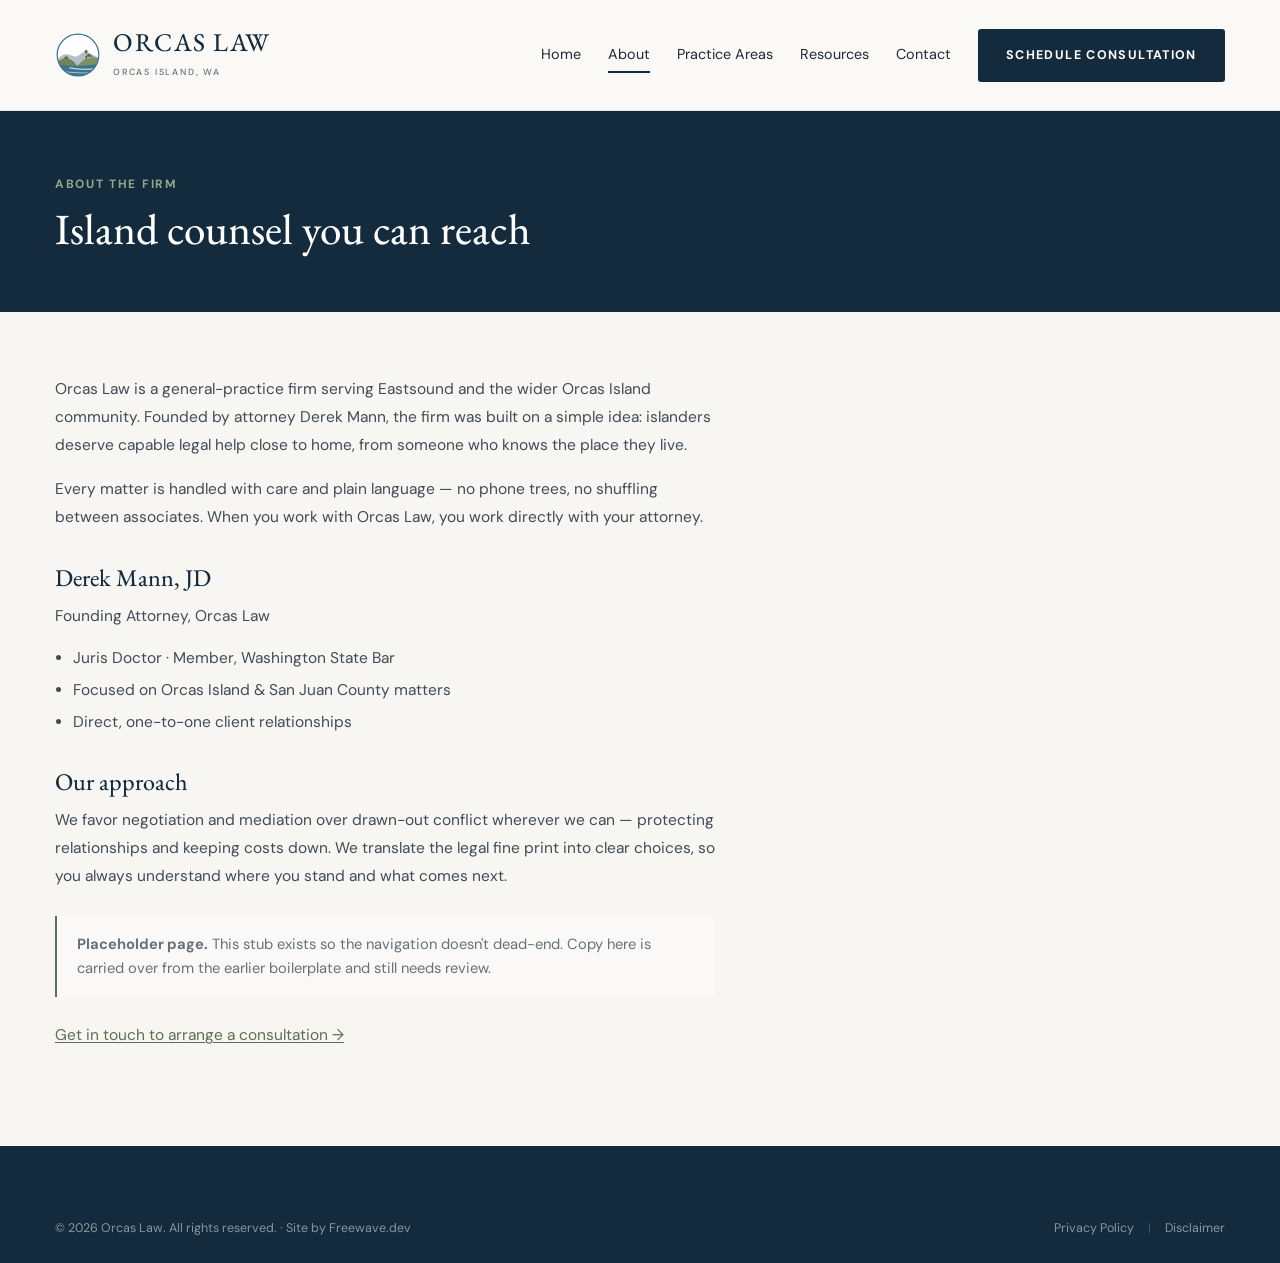
==== about.html @ a1012f30 "Rebuild homepage to the approved Orcas Law design Replaces the boilerplate mockup with the approved " ====
<!DOCTYPE html>
<html lang="en">
<head>
<meta charset="UTF-8">
<meta name="viewport" content="width=device-width, initial-scale=1.0">
<title>About — Orcas Law | Orcas Island, WA</title>
<meta name="description" content="Orcas Law is a general-practice firm serving Eastsound and the wider Orcas Island community, founded by attorney Derek Mann.">
<meta name="robots" content="noindex">
<link rel="icon" href="/favicon.svg" type="image/svg+xml">
<link rel="preconnect" href="https://fonts.googleapis.com">
<link rel="preconnect" href="https://fonts.gstatic.com" crossorigin>
<link href="https://fonts.googleapis.com/css2?family=DM+Sans:wght@400;500;700&family=EB+Garamond:ital,wght@0,400;0,500;1,400&display=swap" rel="stylesheet">
<link rel="stylesheet" href="styles.css">
</head>
<body>

<a class="skip" href="#main">Skip to content</a>

<header class="site-header">
  <div class="container nav">
    <a class="brand" href="/" aria-label="Orcas Law — home">
      <svg class="mark" viewBox="0 0 64 64" aria-hidden="true">
        <defs><clipPath id="oc"><circle cx="32" cy="32" r="29"/></clipPath></defs>
        <circle cx="32" cy="32" r="29" fill="#fefefe"/>
        <g clip-path="url(#oc)">
          <path d="M0 40c6-5 11-9 16-9s7 3 12 3 8-6 14-6 12 5 22 9v26H0Z" fill="#b5bfc7"/>
          <path d="M43 24c1.4 2 2.6 3.2 4.2 4h-3v2.6h4c1.6 1.6 3 2.8 5.4 3.9H41.6c1.8-1.1 3.2-2.3 4.4-3.9h-3.6V28h-2.6c1.5-.9 2.7-2 3.2-4Z" fill="#4a6b45"/>
          <path d="M42.8 33.5h1.6v6h-1.6Z" fill="#5c4a33"/>
          <path d="M34 44c5-6 12-9 18-9s10 2 12 3v10H30Z" fill="#7d9163"/>
          <path d="M17 34c1.1 1.6 2 2.5 3.2 3.1h-2.3v2h3c1.2 1.2 2.3 2.2 4.1 3H12.9c1.4-.8 2.5-1.8 3.4-3h-2.8v-2h-2c1.1-.7 2-1.5 2.4-3.1Z" fill="#4a6b45"/>
          <path d="M0 46c4-6 9-9 15-9s11 3 15 9v8H0Z" fill="#6f8459"/>
          <path d="M0 45c8 1 16 2 26 2s24-1 38-3v20H0Z" fill="#3a748d"/>
          <path d="M20 50c8 1.5 14 2 22 2s16-.6 22-1.4" stroke="#e9f1f4" stroke-width="1.6" fill="none" opacity=".8"/>
          <path d="M10 55c10 1.4 20 2 30 2s18-.5 24-1.1" stroke="#e9f1f4" stroke-width="1.4" fill="none" opacity=".6"/>
        </g>
        <circle cx="32" cy="32" r="29" fill="none" stroke="#3a748d" stroke-width="1.6"/>
      </svg>
      <span>
        <span class="wordmark">Orcas Law</span>
        <span class="sub">Orcas Island, WA</span>
      </span>
    </a>
    <button class="nav-toggle" aria-label="Menu" aria-expanded="false" aria-controls="navlinks">
      <svg viewBox="0 0 24 24" aria-hidden="true"><path d="M3 6h18M3 12h18M3 18h18" stroke-linecap="round"/></svg>
    </button>
    <nav class="nav-links" id="navlinks" aria-label="Primary">
      <a href="/">Home</a>
      <a href="about.html" class="active">About</a>
      <a href="index.html#practice">Practice Areas</a>
      <a href="resources.html">Resources</a>
      <a href="index.html#contact">Contact</a>
      <a href="index.html#contact" class="btn btn-navy">Schedule Consultation</a>
    </nav>
  </div>
</header>

<main id="main">
  <section class="page-head">
    <div class="container">
      <p class="eyebrow">About the Firm</p>
      <h1>Island counsel you can reach</h1>
    </div>
  </section>

  <section class="page-body">
    <div class="container">
      <div class="prose">
        <p>Orcas Law is a general-practice firm serving Eastsound and the wider Orcas Island community. Founded by attorney Derek Mann, the firm was built on a simple idea: islanders deserve capable legal help close to home, from someone who knows the place they live.</p>
        <p>Every matter is handled with care and plain language — no phone trees, no shuffling between associates. When you work with Orcas Law, you work directly with your attorney.</p>

        <h2>Derek Mann, JD</h2>
        <p>Founding Attorney, Orcas Law</p>
        <ul>
          <li>Juris Doctor · Member, Washington State Bar</li>
          <li>Focused on Orcas Island &amp; San Juan County matters</li>
          <li>Direct, one-to-one client relationships</li>
        </ul>

        <h2>Our approach</h2>
        <p>We favor negotiation and mediation over drawn-out conflict wherever we can — protecting relationships and keeping costs down. We translate the legal fine print into clear choices, so you always understand where you stand and what comes next.</p>

        <div class="note">
          <strong>Placeholder page.</strong> This stub exists so the navigation doesn't dead-end. Copy here is carried over from the earlier boilerplate and still needs review.
        </div>

        <p><a href="index.html#contact">Get in touch to arrange a consultation →</a></p>
      </div>
    </div>
  </section>
</main>

<footer class="site-footer">
  <div class="container">
    <div class="footer-bottom" style="border-top:0">
      <div>&copy; 2026 Orcas Law. All rights reserved. &middot; Site by <a href="https://freewave.dev" target="_blank" rel="noopener">Freewave.dev</a></div>
      <nav aria-label="Legal">
        <a href="privacy.html">Privacy Policy</a>
        <span class="sep">|</span>
        <a href="disclaimer.html">Disclaimer</a>
      </nav>
    </div>
  </div>
</footer>

<script>
(function(){
  var t = document.querySelector('.nav-toggle'), n = document.getElementById('navlinks');
  if(!t || !n) return;
  t.addEventListener('click', function(){
    var open = n.classList.toggle('open');
    t.setAttribute('aria-expanded', open ? 'true' : 'false');
  });
})();
</script>

</body>
</html>
---- styles.css ----
/* Orcas Law — palette + type sampled from the approved design comp */
:root{
  --navy:#132b3d;
  --navy-deep:#0f2231;
  --ink:#1e2b36;
  --body:#414c57;
  --muted:#66717c;
  --sage:#5d6e54;
  --sage-dark:#48563f;
  --sage-tint:rgba(93,110,84,.10);
  --gold:#cf8b0c;
  --bg:#f7f6f2;
  --bg-alt:#f4f3f1;
  --card:#faf9f7;
  --line:rgba(19,43,61,.13);
  --line-soft:rgba(19,43,61,.08);
  --maxw:1440px;
  --ease:cubic-bezier(.22,.61,.36,1);
  --serif:'EB Garamond',Georgia,'Times New Roman',serif;
  --sans:'DM Sans',-apple-system,BlinkMacSystemFont,'Segoe UI',sans-serif;
}

*{margin:0;padding:0;box-sizing:border-box}
html{-webkit-text-size-adjust:100%;scroll-behavior:smooth}
/* keep the sticky header from covering a section when an anchor link lands on it */
section[id]{scroll-margin-top:clamp(76px,8.6vw,124px)}
body{
  font-family:var(--sans);
  color:var(--body);
  background:var(--bg);
  font-size:16px;
  line-height:1.65;
  -webkit-font-smoothing:antialiased;
  overflow-x:hidden;
}
img{max-width:100%;display:block}
a{color:inherit;text-decoration:none}
h1,h2,h3,.serif{font-family:var(--serif);color:var(--navy);font-weight:450;line-height:1.15;letter-spacing:0}

/* gutter tracks the design comp: 44px @1024, 62px @1440 */
.container{width:100%;max-width:var(--maxw);margin:0 auto;padding:0 clamp(20px,4.3vw,62px)}
.eyebrow{
  font-family:var(--sans);font-size:.75rem;font-weight:700;letter-spacing:.14em;
  text-transform:uppercase;color:var(--sage);
}
.center{text-align:center}
.skip{position:absolute;left:-9999px;top:0}
.skip:focus{left:16px;top:16px;z-index:200;background:var(--navy);color:#fff;padding:10px 16px;border-radius:3px}

/* ---------- buttons ---------- */
.btn{
  display:inline-flex;align-items:center;justify-content:center;gap:.6rem;
  font-family:var(--sans);font-size:.78rem;font-weight:700;letter-spacing:.11em;text-transform:uppercase;
  padding:.95rem 1.7rem;border:1px solid transparent;border-radius:3px;cursor:pointer;white-space:nowrap;
  transition:background .25s var(--ease),color .25s var(--ease),border-color .25s var(--ease),transform .25s var(--ease);
}
.btn:hover{transform:translateY(-1px)}
.btn-navy{background:var(--navy);color:#fff}
.btn-navy:hover{background:#1c3a51}
.btn-ghost{background:#fff;color:var(--navy);border-color:var(--line)}
.btn-ghost:hover{border-color:var(--navy)}
.btn-cream{background:var(--bg);color:var(--navy)}
.btn-cream:hover{background:#fff}
.btn svg{width:15px;height:15px;flex:none}

/* ---------- header ---------- */
.site-header{
  position:sticky;top:0;z-index:60;
  background:rgba(250,249,247,.92);
  backdrop-filter:blur(10px);
  border-bottom:1px solid var(--line-soft);
}
.nav{display:flex;align-items:center;justify-content:space-between;gap:24px;height:clamp(76px,8.6vw,124px)}
.brand{display:flex;align-items:center;gap:.75rem;flex:none}
.brand .mark{width:46px;height:46px;flex:none}
.brand .wordmark{font-family:var(--serif);font-size:1.6rem;font-weight:450;color:var(--navy);letter-spacing:.06em;line-height:1;text-transform:uppercase}
.brand .sub{
  display:block;font-family:var(--sans);font-size:.56rem;font-weight:500;letter-spacing:.2em;
  text-transform:uppercase;color:var(--muted);margin-top:5px;
}
.nav-links{display:flex;align-items:center;gap:clamp(20px,2.1vw,30px)}
.nav-links a:not(.btn){
  font-size:.9rem;font-weight:400;color:var(--ink);position:relative;padding:4px 0;white-space:nowrap;
  display:inline-flex;align-items:center;gap:.3rem;transition:color .2s;
}
.nav-links a:not(.btn)::after{
  content:'';position:absolute;left:0;right:100%;bottom:-2px;height:2px;
  background:var(--navy);transition:right .3s var(--ease);
}
.nav-links a:not(.btn):hover::after,.nav-links a.active::after{right:0}
.nav-links .chev{width:11px;height:11px;stroke:currentColor;fill:none;stroke-width:2.2;opacity:.75}
.nav-toggle{display:none;background:none;border:0;padding:8px;color:var(--navy);cursor:pointer}
.nav-toggle svg{width:24px;height:24px;stroke:currentColor;fill:none;stroke-width:1.8}

/* ---------- hero ---------- */
.hero{position:relative;background:var(--bg);overflow:hidden;isolation:isolate}
.hero-media{position:absolute;inset:0;z-index:0}
.hero-media img{width:100%;height:100%;object-fit:cover;object-position:right center}
/* cream scrim so the navy headline holds contrast over the photo */
.hero-media::after{
  content:'';position:absolute;inset:0;
  background:linear-gradient(90deg,
    var(--bg) 0%, var(--bg) 20%,
    rgba(247,246,242,.94) 32%,
    rgba(247,246,242,.62) 44%,
    rgba(247,246,242,.18) 56%,
    rgba(247,246,242,0) 66%);
}
.hero .container{position:relative;z-index:1}
.hero-inner{max-width:560px;padding:clamp(48px,5.6vw,80px) 0 clamp(34px,3.3vw,48px)}
.hero h1{font-size:clamp(2rem,3.5vw,3.15rem);letter-spacing:-.005em}
.tagline{
  font-family:var(--serif);font-size:clamp(1.15rem,1.53vw,1.38rem);color:var(--sage);
  margin-top:.9rem;line-height:1.3;
}
.hero-copy{font-size:1rem;color:var(--body);margin-top:1.3rem;max-width:435px;line-height:1.7}
.hero-actions{display:flex;flex-wrap:wrap;gap:14px;margin-top:2rem}

/* ---------- practice ---------- */
.practice{padding:clamp(64px,6.3vw,92px) 0}
.section-head{margin-bottom:clamp(34px,3.4vw,48px)}
.section-head h2{font-size:clamp(1.7rem,2.9vw,2.6rem);margin-top:.6rem}
.grid-4{display:grid;grid-template-columns:repeat(4,1fr);gap:clamp(18px,1.8vw,26px)}
.p-card{
  background:var(--card);border:1px solid var(--line-soft);border-radius:3px;
  padding:34px 28px 30px;display:flex;flex-direction:column;
  transition:box-shadow .35s var(--ease),transform .35s var(--ease),border-color .35s var(--ease);
}
.p-card:hover{transform:translateY(-4px);box-shadow:0 20px 44px -26px rgba(15,35,49,.4);border-color:var(--line)}
.p-ic{display:flex;justify-content:center;color:var(--sage);margin-bottom:18px}
.p-ic svg{width:42px;height:42px;fill:currentColor}
.p-card h3{font-size:1.4rem;text-align:center}
.rule{width:26px;height:1px;background:var(--muted);opacity:.5;border:0;margin:12px auto 20px}
.p-card ul{list-style:none;display:grid;gap:.55rem;margin-bottom:26px}
.p-card li{position:relative;padding-left:1.1rem;font-size:.9rem;color:var(--ink)}
.p-card li::before{
  content:'';position:absolute;left:0;top:.62em;width:4px;height:4px;border-radius:50%;background:var(--navy);opacity:.7;
}
.learn{
  margin-top:auto;display:inline-flex;align-items:center;gap:.5rem;align-self:flex-start;
  font-size:.72rem;font-weight:700;letter-spacing:.11em;text-transform:uppercase;color:var(--sage);
}
.learn svg{width:20px;height:9px;stroke:currentColor;fill:none;stroke-width:1.4;transition:transform .3s var(--ease)}
.learn:hover svg{transform:translateX(4px)}

/* ---------- why ---------- */
.why{background:var(--bg-alt);display:grid;grid-template-columns:minmax(0,48%) minmax(0,52%);align-items:stretch}
.why-media{position:relative;min-height:300px}
.why-media img{position:absolute;inset:0;width:100%;height:100%;object-fit:cover}
.why-body{padding:64px 40px 64px 56px;max-width:660px}
.why-body h2{font-size:clamp(1.8rem,3.2vw,2.2rem);margin-top:.6rem}
.why-body>p{font-size:.95rem;margin-top:1.1rem;line-height:1.8;max-width:430px}
.why-points{display:grid;grid-template-columns:repeat(3,1fr);gap:20px;margin-top:2.4rem;max-width:470px}
.why-point{text-align:center}
.why-point .circ{
  width:46px;height:46px;margin:0 auto 12px;border:1.5px solid var(--sage);border-radius:50%;
  display:flex;align-items:center;justify-content:center;color:var(--sage);
}
.why-point .circ svg{width:24px;height:24px;fill:currentColor}
.why-point p{font-family:var(--serif);font-size:.98rem;color:var(--ink);line-height:1.35}

/* ---------- testimonials ---------- */
.testimonials{padding:64px 0 70px;background:var(--bg-alt)}
.grid-3{display:grid;grid-template-columns:repeat(3,1fr);gap:26px;margin-top:30px}
.t-card{
  background:var(--card);border:1px solid var(--line-soft);border-radius:3px;
  padding:26px 24px 28px;text-align:center;
}
.stars{display:flex;justify-content:center;gap:5px;margin-bottom:16px}
.stars svg{width:16px;height:16px;fill:var(--gold)}
.t-card blockquote{
  font-family:var(--serif);font-style:italic;font-size:1.02rem;color:var(--ink);
  line-height:1.5;
}
.t-card cite{display:block;font-style:normal;font-size:.8rem;color:var(--muted);margin-top:16px}

/* ---------- cta ---------- */
.cta{position:relative;background:var(--navy);overflow:hidden;isolation:isolate}
.cta-media{position:absolute;inset:0;z-index:0}
.cta-media img{width:100%;height:100%;object-fit:cover}
.cta-media::after{
  content:'';position:absolute;inset:0;
  background:linear-gradient(90deg,rgba(15,34,49,.88) 0%,rgba(15,34,49,.72) 45%,rgba(15,34,49,.55) 100%);
}
.cta .container{
  position:relative;z-index:1;display:flex;align-items:center;justify-content:space-between;
  gap:32px;padding-top:34px;padding-bottom:34px;flex-wrap:wrap;
}
.cta h2{color:#fff;font-size:clamp(1.8rem,3.2vw,2.3rem)}
.cta p{color:rgba(255,255,255,.82);font-size:.95rem;margin-top:.35rem}

/* ---------- footer ---------- */
.site-footer{background:var(--navy);color:rgba(255,255,255,.72);padding:52px 0 0}
.footer-top{
  display:grid;grid-template-columns:1.5fr 1fr 1fr 1fr;gap:36px;padding-bottom:40px;
}
.footer-brand .name{display:flex;align-items:center;gap:.65rem}
.footer-brand .mark{width:38px;height:38px}
.footer-brand .wordmark{
  font-family:var(--serif);font-size:1.35rem;color:#fff;letter-spacing:.06em;text-transform:uppercase;line-height:1;
}
.footer-brand>p{margin-top:1rem;font-size:.88rem;color:rgba(255,255,255,.62);max-width:230px;line-height:1.6}
.social{display:flex;gap:10px;margin-top:1.2rem}
.social a{
  width:30px;height:30px;border:1px solid rgba(255,255,255,.3);border-radius:50%;
  display:flex;align-items:center;justify-content:center;color:rgba(255,255,255,.8);transition:.25s;
}
.social a:hover{background:#fff;color:var(--navy);border-color:#fff}
.social svg{width:14px;height:14px;fill:currentColor}
.footer-col h3{
  font-family:var(--sans);font-size:.72rem;font-weight:700;letter-spacing:.13em;text-transform:uppercase;
  color:#fff;margin-bottom:1.1rem;
}
.footer-col li{list-style:none;margin-bottom:.7rem;font-size:.88rem;color:rgba(255,255,255,.72)}
.footer-col a{transition:color .2s}
.footer-col a:hover{color:#fff}
.fcontact li{display:flex;gap:.65rem;align-items:flex-start}
.fcontact svg{width:14px;height:14px;flex:none;margin-top:.35em;stroke:currentColor;fill:none;stroke-width:1.6;opacity:.75}
.footer-bottom{
  display:flex;justify-content:space-between;align-items:center;gap:16px;flex-wrap:wrap;
  border-top:1px solid rgba(255,255,255,.11);padding:20px 0 24px;
  font-size:.78rem;color:rgba(255,255,255,.5);
}
.footer-bottom nav{display:flex;gap:14px;align-items:center}
.footer-bottom .sep{opacity:.4}
.footer-bottom a:hover{color:#fff}

/* ---------- stub pages ---------- */
.page-head{background:var(--navy);padding:64px 0 58px}
.page-head h1{color:#fff;font-size:clamp(2rem,4vw,2.7rem);margin-top:.6rem}
.page-head .eyebrow{color:#93a888}
.page-body{padding:64px 0 80px;background:var(--bg)}
.prose{max-width:660px}
.prose h2{font-size:1.5rem;margin:2rem 0 .7rem}
.prose h2:first-child{margin-top:0}
.prose p{margin-bottom:1rem;font-size:.97rem;line-height:1.8}
.prose ul{margin:0 0 1rem 1.1rem}
.prose li{margin-bottom:.4rem;font-size:.97rem}
.prose a{color:var(--sage);text-decoration:underline;text-underline-offset:2px}
.note{
  border-left:2px solid var(--sage);background:var(--card);
  padding:16px 20px;margin:1.6rem 0;font-size:.92rem;color:var(--muted);
}

/* ---------- responsive ---------- */
@media(max-width:980px){
  .grid-4{grid-template-columns:repeat(2,1fr)}
  .why-body{padding:52px 28px}
}
@media(max-width:900px){
  .nav-links{
    /* top:100% tracks the fluid header height — a fixed px value leaves a gap */
    display:none;position:absolute;top:100%;left:0;right:0;flex-direction:column;align-items:stretch;
    gap:0;background:var(--card);border-bottom:1px solid var(--line);padding:8px 28px 20px;
  }
  .nav-links.open{display:flex}
  .nav-links a:not(.btn){padding:13px 0;border-bottom:1px solid var(--line-soft)}
  .nav-links a:not(.btn)::after{display:none}
  .nav-links .btn{margin-top:14px}
  .nav-toggle{display:block}
  .why{grid-template-columns:1fr}
  .why-media{min-height:280px}
  .why-body{max-width:none}
  .why-body>p,.why-points{max-width:none}
  .grid-3{grid-template-columns:1fr;max-width:460px;margin-inline:auto}
  .hero-media::after{
    background:linear-gradient(90deg,var(--bg) 0%,rgba(247,246,242,.95) 46%,rgba(247,246,242,.7) 72%,rgba(247,246,242,.45) 100%);
  }
}
@media(max-width:680px){
  .hero-inner{padding:52px 0 56px}
  .hero h1{font-size:2rem}
  .grid-4{grid-template-columns:1fr;max-width:420px}
  .why-points{grid-template-columns:1fr;gap:22px;text-align:left}
  .why-point{display:flex;align-items:center;gap:14px;text-align:left}
  .why-point .circ{margin:0}
  .cta .container{flex-direction:column;align-items:flex-start;padding-top:40px;padding-bottom:40px}
  .footer-top{grid-template-columns:1fr 1fr;gap:30px}
  .footer-bottom{justify-content:flex-start}
  .btn{width:100%}
  .hero-actions{width:100%;max-width:340px}
}
@media(max-width:420px){
  .footer-top{grid-template-columns:1fr}
}
@media(prefers-reduced-motion:reduce){
  *{transition:none!important;animation:none!important}
  html{scroll-behavior:auto}
}
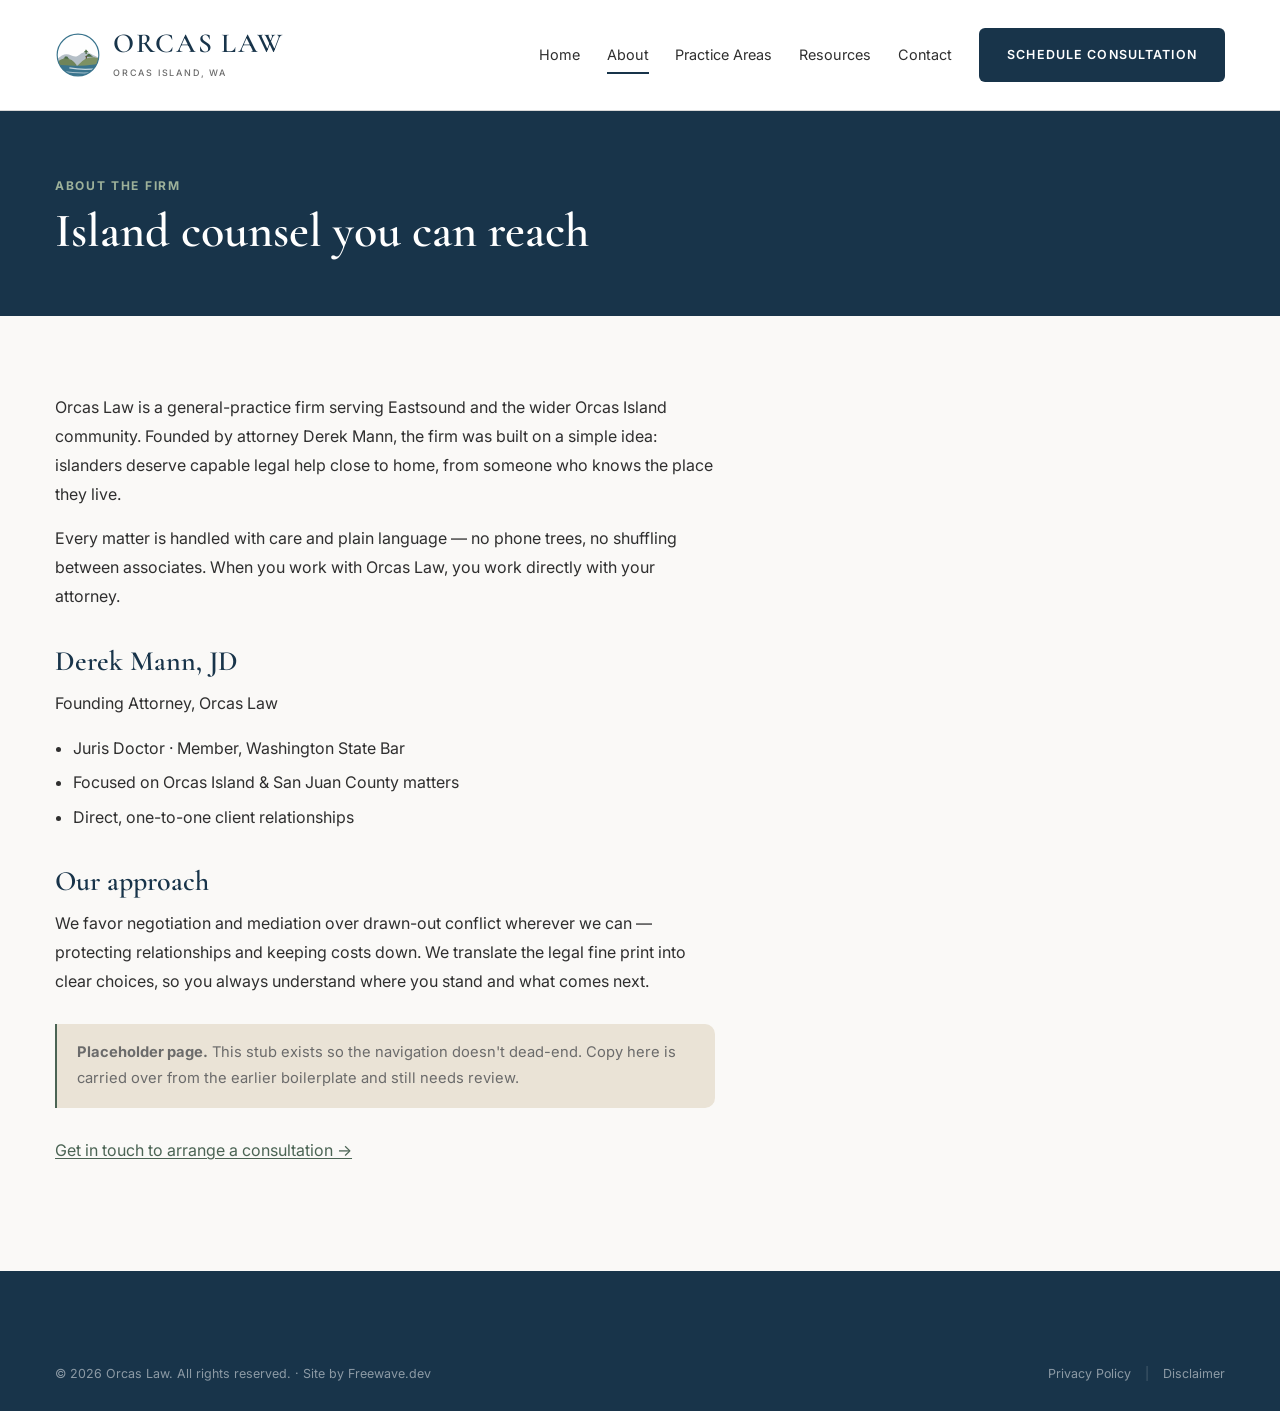
==== commit b51aa97a: "Align to the designer's brief: Cormorant/Inter, sand palette, outline icons The brief supersedes val" ====
--- a/about.html
+++ b/about.html
@@ -9,7 +9,7 @@
 <link rel="icon" href="/favicon.svg" type="image/svg+xml">
 <link rel="preconnect" href="https://fonts.googleapis.com">
 <link rel="preconnect" href="https://fonts.gstatic.com" crossorigin>
-<link href="https://fonts.googleapis.com/css2?family=DM+Sans:wght@400;500;700&family=EB+Garamond:ital,wght@0,400;0,500;1,400&display=swap" rel="stylesheet">
+<link href="https://fonts.googleapis.com/css2?family=Cormorant+Garamond:ital,wght@0,500;0,600;1,500;1,600&family=Inter:wght@400;500;600;700&display=swap" rel="stylesheet">
 <link rel="stylesheet" href="styles.css">
 </head>
 <body>
--- a/styles.css
+++ b/styles.css
@@ -1,23 +1,25 @@
-/* Orcas Law — palette + type sampled from the approved design comp */
+/* Orcas Law — tokens taken from the designer's brief (not sampled from the comp,
+   which is a generated mockup and renders these values only approximately). */
 :root{
-  --navy:#132b3d;
-  --navy-deep:#0f2231;
-  --ink:#1e2b36;
-  --body:#414c57;
-  --muted:#66717c;
-  --sage:#5d6e54;
-  --sage-dark:#48563f;
-  --sage-tint:rgba(93,110,84,.10);
-  --gold:#cf8b0c;
-  --bg:#f7f6f2;
-  --bg-alt:#f4f3f1;
-  --card:#faf9f7;
-  --line:rgba(19,43,61,.13);
-  --line-soft:rgba(19,43,61,.08);
-  --maxw:1440px;
+  --navy:#18344A;          /* header, buttons, footer, headlines */
+  --navy-hover:#22455f;    /* "slightly lighter navy" on hover */
+  --forest:#4B6454;        /* icons, accent lines, hover states */
+  --sand:#EAE3D6;          /* section backgrounds, cards, content blocks */
+  --sand-deep:#e0d8c8;     /* sand borders/dividers */
+  --offwhite:#FAF9F7;      /* primary page background */
+  --charcoal:#2F2F2F;      /* body copy */
+  --gray:#D7D7D7;          /* borders and dividers */
+  --muted:#6b6b6b;
+  --gold:#cf8b0c;          /* testimonial stars only */
+
+  --maxw:1440px;           /* gutters keep content at ~1316px — inside the brief's 1200–1400 */
+  --r-card:10px;           /* brief: 8–12px */
+  --r-btn:6px;             /* brief: 6–8px */
+  --shadow-card:0 1px 2px rgba(24,52,74,.04), 0 6px 20px -12px rgba(24,52,74,.18);
+  --shadow-card-hover:0 2px 4px rgba(24,52,74,.05), 0 18px 40px -18px rgba(24,52,74,.28);
   --ease:cubic-bezier(.22,.61,.36,1);
-  --serif:'EB Garamond',Georgia,'Times New Roman',serif;
-  --sans:'DM Sans',-apple-system,BlinkMacSystemFont,'Segoe UI',sans-serif;
+  --serif:'Cormorant Garamond',Georgia,'Times New Roman',serif;
+  --sans:'Inter',-apple-system,BlinkMacSystemFont,'Segoe UI',sans-serif;
 }
 
 *{margin:0;padding:0;box-sizing:border-box}
@@ -26,151 +28,172 @@
 section[id]{scroll-margin-top:clamp(76px,8.6vw,124px)}
 body{
   font-family:var(--sans);
-  color:var(--body);
-  background:var(--bg);
+  color:var(--charcoal);
+  background:var(--offwhite);
   font-size:16px;
-  line-height:1.65;
+  line-height:1.75;              /* brief: generous line spacing */
   -webkit-font-smoothing:antialiased;
   overflow-x:hidden;
 }
 img{max-width:100%;display:block}
 a{color:inherit;text-decoration:none}
-h1,h2,h3,.serif{font-family:var(--serif);color:var(--navy);font-weight:450;line-height:1.15;letter-spacing:0}
-
-/* gutter tracks the design comp: 44px @1024, 62px @1440 */
+h1,h2,h3,.serif{
+  font-family:var(--serif);color:var(--navy);
+  font-weight:600;               /* brief: "large, bold, not overly decorative" */
+  line-height:1.14;letter-spacing:0;
+}
+
+/* gutter tracks the comp: 44px @1024, 62px @1440 */
 .container{width:100%;max-width:var(--maxw);margin:0 auto;padding:0 clamp(20px,4.3vw,62px)}
 .eyebrow{
   font-family:var(--sans);font-size:.75rem;font-weight:700;letter-spacing:.14em;
-  text-transform:uppercase;color:var(--sage);
+  text-transform:uppercase;color:var(--forest);
 }
 .center{text-align:center}
 .skip{position:absolute;left:-9999px;top:0}
-.skip:focus{left:16px;top:16px;z-index:200;background:var(--navy);color:#fff;padding:10px 16px;border-radius:3px}
+.skip:focus{left:16px;top:16px;z-index:200;background:var(--navy);color:#fff;padding:10px 16px;border-radius:var(--r-btn)}
+
+/* ---------- reveal on scroll (brief: subtle fade in) ---------- */
+.reveal{opacity:0;transform:translateY(18px);transition:opacity .7s var(--ease),transform .7s var(--ease)}
+.reveal.in{opacity:1;transform:none}
+/* gentle stagger across a row */
+.grid-4 .p-card:nth-child(2),.grid-3 .t-card:nth-child(2){transition-delay:.08s}
+.grid-4 .p-card:nth-child(3),.grid-3 .t-card:nth-child(3){transition-delay:.16s}
+.grid-4 .p-card:nth-child(4){transition-delay:.24s}
 
 /* ---------- buttons ---------- */
 .btn{
   display:inline-flex;align-items:center;justify-content:center;gap:.6rem;
-  font-family:var(--sans);font-size:.78rem;font-weight:700;letter-spacing:.11em;text-transform:uppercase;
-  padding:.95rem 1.7rem;border:1px solid transparent;border-radius:3px;cursor:pointer;white-space:nowrap;
-  transition:background .25s var(--ease),color .25s var(--ease),border-color .25s var(--ease),transform .25s var(--ease);
-}
-.btn:hover{transform:translateY(-1px)}
+  font-family:var(--sans);font-size:.78rem;font-weight:600;letter-spacing:.09em;text-transform:uppercase;
+  padding:.95rem 1.7rem;border:1px solid transparent;border-radius:var(--r-btn);cursor:pointer;white-space:nowrap;
+  transition:background 200ms var(--ease),color 200ms var(--ease),border-color 200ms var(--ease),transform 200ms var(--ease);
+}
 .btn-navy{background:var(--navy);color:#fff}
-.btn-navy:hover{background:#1c3a51}
-.btn-ghost{background:#fff;color:var(--navy);border-color:var(--line)}
-.btn-ghost:hover{border-color:var(--navy)}
-.btn-cream{background:var(--bg);color:var(--navy)}
+.btn-navy:hover{background:var(--navy-hover)}
+.btn-ghost{background:#fff;color:var(--navy);border-color:var(--navy)}
+.btn-ghost:hover{background:var(--navy);color:#fff}
+.btn-cream{background:var(--offwhite);color:var(--navy)}
 .btn-cream:hover{background:#fff}
 .btn svg{width:15px;height:15px;flex:none}
 
 /* ---------- header ---------- */
 .site-header{
   position:sticky;top:0;z-index:60;
-  background:rgba(250,249,247,.92);
-  backdrop-filter:blur(10px);
-  border-bottom:1px solid var(--line-soft);
+  background:#fff;                    /* brief: white nav */
+  border-bottom:1px solid var(--gray); /* brief: thin bottom border */
 }
 .nav{display:flex;align-items:center;justify-content:space-between;gap:24px;height:clamp(76px,8.6vw,124px)}
 .brand{display:flex;align-items:center;gap:.75rem;flex:none}
 .brand .mark{width:46px;height:46px;flex:none}
-.brand .wordmark{font-family:var(--serif);font-size:1.6rem;font-weight:450;color:var(--navy);letter-spacing:.06em;line-height:1;text-transform:uppercase}
+.brand .wordmark{font-family:var(--serif);font-size:1.72rem;font-weight:600;color:var(--navy);letter-spacing:.06em;line-height:1;text-transform:uppercase}
 .brand .sub{
   display:block;font-family:var(--sans);font-size:.56rem;font-weight:500;letter-spacing:.2em;
   text-transform:uppercase;color:var(--muted);margin-top:5px;
 }
 .nav-links{display:flex;align-items:center;gap:clamp(20px,2.1vw,30px)}
 .nav-links a:not(.btn){
-  font-size:.9rem;font-weight:400;color:var(--ink);position:relative;padding:4px 0;white-space:nowrap;
-  display:inline-flex;align-items:center;gap:.3rem;transition:color .2s;
+  font-size:.9rem;font-weight:400;color:var(--charcoal);position:relative;padding:4px 0;white-space:nowrap;
+  display:inline-flex;align-items:center;gap:.3rem;transition:color 200ms var(--ease);
 }
 .nav-links a:not(.btn)::after{
   content:'';position:absolute;left:0;right:100%;bottom:-2px;height:2px;
   background:var(--navy);transition:right .3s var(--ease);
 }
+.nav-links a:not(.btn):hover{color:var(--forest)}
 .nav-links a:not(.btn):hover::after,.nav-links a.active::after{right:0}
-.nav-links .chev{width:11px;height:11px;stroke:currentColor;fill:none;stroke-width:2.2;opacity:.75}
+.nav-links a.active::after{background:var(--navy)}
+.nav-links a:not(.btn):hover::after{background:var(--forest)}
+.nav-links .chev{width:11px;height:11px;stroke:currentColor;fill:none;stroke-width:2;opacity:.7}
 .nav-toggle{display:none;background:none;border:0;padding:8px;color:var(--navy);cursor:pointer}
-.nav-toggle svg{width:24px;height:24px;stroke:currentColor;fill:none;stroke-width:1.8}
+.nav-toggle svg{width:24px;height:24px;stroke:currentColor;fill:none;stroke-width:1.6}
 
 /* ---------- hero ---------- */
-.hero{position:relative;background:var(--bg);overflow:hidden;isolation:isolate}
+.hero{position:relative;background:var(--offwhite);overflow:hidden;isolation:isolate}
 .hero-media{position:absolute;inset:0;z-index:0}
 .hero-media img{width:100%;height:100%;object-fit:cover;object-position:right center}
-/* cream scrim so the navy headline holds contrast over the photo */
+/* off-white scrim so the navy headline holds contrast over the photo */
 .hero-media::after{
   content:'';position:absolute;inset:0;
   background:linear-gradient(90deg,
-    var(--bg) 0%, var(--bg) 20%,
-    rgba(247,246,242,.94) 32%,
-    rgba(247,246,242,.62) 44%,
-    rgba(247,246,242,.18) 56%,
-    rgba(247,246,242,0) 66%);
+    var(--offwhite) 0%, var(--offwhite) 20%,
+    rgba(250,249,247,.94) 32%,
+    rgba(250,249,247,.62) 44%,
+    rgba(250,249,247,.18) 56%,
+    rgba(250,249,247,0) 66%);
 }
 .hero .container{position:relative;z-index:1}
 .hero-inner{max-width:560px;padding:clamp(48px,5.6vw,80px) 0 clamp(34px,3.3vw,48px)}
-.hero h1{font-size:clamp(2rem,3.5vw,3.15rem);letter-spacing:-.005em}
+.hero h1{font-size:clamp(2.15rem,3.75vw,3.35rem);letter-spacing:-.005em}
 .tagline{
-  font-family:var(--serif);font-size:clamp(1.15rem,1.53vw,1.38rem);color:var(--sage);
+  font-family:var(--serif);font-size:clamp(1.2rem,1.6vw,1.45rem);font-weight:500;color:var(--forest);
   margin-top:.9rem;line-height:1.3;
 }
-.hero-copy{font-size:1rem;color:var(--body);margin-top:1.3rem;max-width:435px;line-height:1.7}
+.hero-copy{font-size:1rem;color:var(--charcoal);margin-top:1.3rem;max-width:435px;line-height:1.75}
 .hero-actions{display:flex;flex-wrap:wrap;gap:14px;margin-top:2rem}
 
-/* ---------- practice ---------- */
-.practice{padding:clamp(64px,6.3vw,92px) 0}
-.section-head{margin-bottom:clamp(34px,3.4vw,48px)}
-.section-head h2{font-size:clamp(1.7rem,2.9vw,2.6rem);margin-top:.6rem}
+/* ---------- sections (brief: 80–120px vertical rhythm) ---------- */
+.practice{padding:clamp(64px,8vw,120px) 0;background:var(--offwhite)}
+.section-head{margin-bottom:clamp(34px,3.6vw,52px)}
+.section-head h2{font-size:clamp(1.85rem,3.1vw,2.8rem);margin-top:.5rem}
 .grid-4{display:grid;grid-template-columns:repeat(4,1fr);gap:clamp(18px,1.8vw,26px)}
 .p-card{
-  background:var(--card);border:1px solid var(--line-soft);border-radius:3px;
+  background:var(--sand);border:0;border-radius:var(--r-card);
+  box-shadow:var(--shadow-card);
   padding:34px 28px 30px;display:flex;flex-direction:column;
-  transition:box-shadow .35s var(--ease),transform .35s var(--ease),border-color .35s var(--ease);
-}
-.p-card:hover{transform:translateY(-4px);box-shadow:0 20px 44px -26px rgba(15,35,49,.4);border-color:var(--line)}
-.p-ic{display:flex;justify-content:center;color:var(--sage);margin-bottom:18px}
-.p-ic svg{width:42px;height:42px;fill:currentColor}
-.p-card h3{font-size:1.4rem;text-align:center}
-.rule{width:26px;height:1px;background:var(--muted);opacity:.5;border:0;margin:12px auto 20px}
+  transition:box-shadow .4s var(--ease),transform .4s var(--ease);
+}
+.p-card:hover{transform:translateY(-4px);box-shadow:var(--shadow-card-hover)}
+.p-ic{display:flex;justify-content:center;color:var(--forest);margin-bottom:18px}
+.p-ic svg{width:42px;height:42px;fill:none;stroke:currentColor;stroke-width:1.5;stroke-linecap:round;stroke-linejoin:round}
+.p-card h3{font-size:1.5rem;text-align:center}
+.rule{width:26px;height:1px;background:var(--forest);opacity:.45;border:0;margin:12px auto 20px}
 .p-card ul{list-style:none;display:grid;gap:.55rem;margin-bottom:26px}
-.p-card li{position:relative;padding-left:1.1rem;font-size:.9rem;color:var(--ink)}
+.p-card li{position:relative;padding-left:1.1rem;font-size:.9rem;color:var(--charcoal)}
 .p-card li::before{
-  content:'';position:absolute;left:0;top:.62em;width:4px;height:4px;border-radius:50%;background:var(--navy);opacity:.7;
+  content:'';position:absolute;left:0;top:.66em;width:4px;height:4px;border-radius:50%;background:var(--forest);
 }
 .learn{
   margin-top:auto;display:inline-flex;align-items:center;gap:.5rem;align-self:flex-start;
-  font-size:.72rem;font-weight:700;letter-spacing:.11em;text-transform:uppercase;color:var(--sage);
+  font-size:.72rem;font-weight:700;letter-spacing:.11em;text-transform:uppercase;color:var(--forest);
+  transition:color 200ms var(--ease);
 }
 .learn svg{width:20px;height:9px;stroke:currentColor;fill:none;stroke-width:1.4;transition:transform .3s var(--ease)}
+.learn:hover{color:var(--navy)}
 .learn:hover svg{transform:translateX(4px)}
 
-/* ---------- why ---------- */
-.why{background:var(--bg-alt);display:grid;grid-template-columns:minmax(0,48%) minmax(0,52%);align-items:stretch}
-.why-media{position:relative;min-height:300px}
-.why-media img{position:absolute;inset:0;width:100%;height:100%;object-fit:cover}
-.why-body{padding:64px 40px 64px 56px;max-width:660px}
-.why-body h2{font-size:clamp(1.8rem,3.2vw,2.2rem);margin-top:.6rem}
-.why-body>p{font-size:.95rem;margin-top:1.1rem;line-height:1.8;max-width:430px}
-.why-points{display:grid;grid-template-columns:repeat(3,1fr);gap:20px;margin-top:2.4rem;max-width:470px}
+/* ---------- why (sand band) ---------- */
+.why{background:var(--sand);display:grid;grid-template-columns:minmax(0,48%) minmax(0,52%);align-items:stretch}
+.why-media{position:relative;min-height:300px;overflow:hidden}
+.why-media img{
+  position:absolute;inset:0;width:100%;height:100%;object-fit:cover;
+  transition:transform .7s var(--ease);   /* brief: slight image zoom on hover */
+}
+.why-media:hover img{transform:scale(1.04)}
+.why-body{padding:clamp(48px,6vw,96px) 40px clamp(48px,6vw,96px) 56px;max-width:680px}
+.why-body h2{font-size:clamp(1.8rem,2.9vw,2.5rem);margin-top:.5rem}
+.why-body>p{font-size:1rem;margin-top:1.1rem;line-height:1.8;max-width:440px}
+.why-points{display:grid;grid-template-columns:repeat(3,1fr);gap:20px;margin-top:2.6rem;max-width:480px}
 .why-point{text-align:center}
 .why-point .circ{
-  width:46px;height:46px;margin:0 auto 12px;border:1.5px solid var(--sage);border-radius:50%;
-  display:flex;align-items:center;justify-content:center;color:var(--sage);
-}
-.why-point .circ svg{width:24px;height:24px;fill:currentColor}
-.why-point p{font-family:var(--serif);font-size:.98rem;color:var(--ink);line-height:1.35}
+  width:48px;height:48px;margin:0 auto 12px;border:1.5px solid var(--forest);border-radius:50%;
+  display:flex;align-items:center;justify-content:center;color:var(--forest);
+}
+.why-point .circ svg{width:24px;height:24px;fill:none;stroke:currentColor;stroke-width:1.5;stroke-linecap:round;stroke-linejoin:round}
+.why-point p{font-family:var(--serif);font-size:1.05rem;font-weight:500;color:var(--navy);line-height:1.35}
 
 /* ---------- testimonials ---------- */
-.testimonials{padding:64px 0 70px;background:var(--bg-alt)}
-.grid-3{display:grid;grid-template-columns:repeat(3,1fr);gap:26px;margin-top:30px}
+.testimonials{padding:clamp(56px,7vw,104px) 0;background:var(--offwhite)}
+.grid-3{display:grid;grid-template-columns:repeat(3,1fr);gap:26px;margin-top:32px}
 .t-card{
-  background:var(--card);border:1px solid var(--line-soft);border-radius:3px;
-  padding:26px 24px 28px;text-align:center;
+  background:var(--sand);border:0;border-radius:var(--r-card);
+  box-shadow:var(--shadow-card);
+  padding:28px 26px 30px;text-align:center;
 }
 .stars{display:flex;justify-content:center;gap:5px;margin-bottom:16px}
 .stars svg{width:16px;height:16px;fill:var(--gold)}
 .t-card blockquote{
-  font-family:var(--serif);font-style:italic;font-size:1.02rem;color:var(--ink);
-  line-height:1.5;
+  font-family:var(--serif);font-style:italic;font-size:1.15rem;font-weight:500;color:var(--navy);
+  line-height:1.45;
 }
 .t-card cite{display:block;font-style:normal;font-size:.8rem;color:var(--muted);margin-top:16px}
 
@@ -180,30 +203,30 @@
 .cta-media img{width:100%;height:100%;object-fit:cover}
 .cta-media::after{
   content:'';position:absolute;inset:0;
-  background:linear-gradient(90deg,rgba(15,34,49,.88) 0%,rgba(15,34,49,.72) 45%,rgba(15,34,49,.55) 100%);
+  background:linear-gradient(90deg,rgba(24,52,74,.9) 0%,rgba(24,52,74,.74) 45%,rgba(24,52,74,.56) 100%);
 }
 .cta .container{
   position:relative;z-index:1;display:flex;align-items:center;justify-content:space-between;
-  gap:32px;padding-top:34px;padding-bottom:34px;flex-wrap:wrap;
-}
-.cta h2{color:#fff;font-size:clamp(1.8rem,3.2vw,2.3rem)}
-.cta p{color:rgba(255,255,255,.82);font-size:.95rem;margin-top:.35rem}
+  gap:32px;padding-top:44px;padding-bottom:44px;flex-wrap:wrap;
+}
+.cta h2{color:#fff;font-size:clamp(1.9rem,3.1vw,2.5rem)}
+.cta p{color:rgba(255,255,255,.85);font-size:1rem;margin-top:.35rem}
 
 /* ---------- footer ---------- */
-.site-footer{background:var(--navy);color:rgba(255,255,255,.72);padding:52px 0 0}
+.site-footer{background:var(--navy);color:rgba(255,255,255,.72);padding:clamp(48px,5.5vw,80px) 0 0}
 .footer-top{
-  display:grid;grid-template-columns:1.5fr 1fr 1fr 1fr;gap:36px;padding-bottom:40px;
+  display:grid;grid-template-columns:1.5fr 1fr 1fr 1fr;gap:36px;padding-bottom:clamp(36px,3.6vw,52px);
 }
 .footer-brand .name{display:flex;align-items:center;gap:.65rem}
 .footer-brand .mark{width:38px;height:38px}
 .footer-brand .wordmark{
-  font-family:var(--serif);font-size:1.35rem;color:#fff;letter-spacing:.06em;text-transform:uppercase;line-height:1;
-}
-.footer-brand>p{margin-top:1rem;font-size:.88rem;color:rgba(255,255,255,.62);max-width:230px;line-height:1.6}
+  font-family:var(--serif);font-size:1.5rem;font-weight:600;color:#fff;letter-spacing:.06em;text-transform:uppercase;line-height:1;
+}
+.footer-brand>p{margin-top:1rem;font-size:.88rem;color:rgba(255,255,255,.62);max-width:230px;line-height:1.7}
 .social{display:flex;gap:10px;margin-top:1.2rem}
 .social a{
   width:30px;height:30px;border:1px solid rgba(255,255,255,.3);border-radius:50%;
-  display:flex;align-items:center;justify-content:center;color:rgba(255,255,255,.8);transition:.25s;
+  display:flex;align-items:center;justify-content:center;color:rgba(255,255,255,.8);transition:200ms var(--ease);
 }
 .social a:hover{background:#fff;color:var(--navy);border-color:#fff}
 .social svg{width:14px;height:14px;fill:currentColor}
@@ -212,13 +235,13 @@
   color:#fff;margin-bottom:1.1rem;
 }
 .footer-col li{list-style:none;margin-bottom:.7rem;font-size:.88rem;color:rgba(255,255,255,.72)}
-.footer-col a{transition:color .2s}
+.footer-col a{transition:color 200ms var(--ease)}
 .footer-col a:hover{color:#fff}
 .fcontact li{display:flex;gap:.65rem;align-items:flex-start}
-.fcontact svg{width:14px;height:14px;flex:none;margin-top:.35em;stroke:currentColor;fill:none;stroke-width:1.6;opacity:.75}
+.fcontact svg{width:14px;height:14px;flex:none;margin-top:.45em;stroke:currentColor;fill:none;stroke-width:1.6;opacity:.75}
 .footer-bottom{
   display:flex;justify-content:space-between;align-items:center;gap:16px;flex-wrap:wrap;
-  border-top:1px solid rgba(255,255,255,.11);padding:20px 0 24px;
+  border-top:1px solid rgba(255,255,255,.12);padding:22px 0 26px;
   font-size:.78rem;color:rgba(255,255,255,.5);
 }
 .footer-bottom nav{display:flex;gap:14px;align-items:center}
@@ -226,35 +249,36 @@
 .footer-bottom a:hover{color:#fff}
 
 /* ---------- stub pages ---------- */
-.page-head{background:var(--navy);padding:64px 0 58px}
-.page-head h1{color:#fff;font-size:clamp(2rem,4vw,2.7rem);margin-top:.6rem}
-.page-head .eyebrow{color:#93a888}
-.page-body{padding:64px 0 80px;background:var(--bg)}
+.page-head{background:var(--navy);padding:clamp(48px,5vw,76px) 0 clamp(44px,4.5vw,68px)}
+.page-head h1{color:#fff;font-size:clamp(2.1rem,4vw,3rem);margin-top:.5rem}
+.page-head .eyebrow{color:#9db19a}
+.page-body{padding:clamp(56px,6vw,88px) 0 clamp(64px,7vw,104px);background:var(--offwhite)}
 .prose{max-width:660px}
-.prose h2{font-size:1.5rem;margin:2rem 0 .7rem}
+.prose h2{font-size:1.75rem;margin:2.2rem 0 .7rem}
 .prose h2:first-child{margin-top:0}
-.prose p{margin-bottom:1rem;font-size:.97rem;line-height:1.8}
+.prose p{margin-bottom:1rem;font-size:1rem;line-height:1.8}
 .prose ul{margin:0 0 1rem 1.1rem}
-.prose li{margin-bottom:.4rem;font-size:.97rem}
-.prose a{color:var(--sage);text-decoration:underline;text-underline-offset:2px}
+.prose li{margin-bottom:.4rem;font-size:1rem}
+.prose a{color:var(--forest);text-decoration:underline;text-underline-offset:2px}
+.prose a:hover{color:var(--navy)}
 .note{
-  border-left:2px solid var(--sage);background:var(--card);
-  padding:16px 20px;margin:1.6rem 0;font-size:.92rem;color:var(--muted);
+  border-left:2px solid var(--forest);background:var(--sand);border-radius:0 var(--r-card) var(--r-card) 0;
+  padding:16px 20px;margin:1.8rem 0;font-size:.92rem;color:var(--muted);
 }
 
 /* ---------- responsive ---------- */
 @media(max-width:980px){
   .grid-4{grid-template-columns:repeat(2,1fr)}
-  .why-body{padding:52px 28px}
+  .why-body{padding:56px 28px}
 }
 @media(max-width:900px){
   .nav-links{
     /* top:100% tracks the fluid header height — a fixed px value leaves a gap */
     display:none;position:absolute;top:100%;left:0;right:0;flex-direction:column;align-items:stretch;
-    gap:0;background:var(--card);border-bottom:1px solid var(--line);padding:8px 28px 20px;
+    gap:0;background:#fff;border-bottom:1px solid var(--gray);padding:8px 28px 20px;
   }
   .nav-links.open{display:flex}
-  .nav-links a:not(.btn){padding:13px 0;border-bottom:1px solid var(--line-soft)}
+  .nav-links a:not(.btn){padding:13px 0;border-bottom:1px solid var(--gray)}
   .nav-links a:not(.btn)::after{display:none}
   .nav-links .btn{margin-top:14px}
   .nav-toggle{display:block}
@@ -264,17 +288,17 @@
   .why-body>p,.why-points{max-width:none}
   .grid-3{grid-template-columns:1fr;max-width:460px;margin-inline:auto}
   .hero-media::after{
-    background:linear-gradient(90deg,var(--bg) 0%,rgba(247,246,242,.95) 46%,rgba(247,246,242,.7) 72%,rgba(247,246,242,.45) 100%);
+    background:linear-gradient(90deg,var(--offwhite) 0%,rgba(250,249,247,.95) 46%,rgba(250,249,247,.7) 72%,rgba(250,249,247,.45) 100%);
   }
 }
 @media(max-width:680px){
   .hero-inner{padding:52px 0 56px}
-  .hero h1{font-size:2rem}
+  .hero h1{font-size:2.15rem}
   .grid-4{grid-template-columns:1fr;max-width:420px}
   .why-points{grid-template-columns:1fr;gap:22px;text-align:left}
   .why-point{display:flex;align-items:center;gap:14px;text-align:left}
   .why-point .circ{margin:0}
-  .cta .container{flex-direction:column;align-items:flex-start;padding-top:40px;padding-bottom:40px}
+  .cta .container{flex-direction:column;align-items:flex-start;padding-top:48px;padding-bottom:48px}
   .footer-top{grid-template-columns:1fr 1fr;gap:30px}
   .footer-bottom{justify-content:flex-start}
   .btn{width:100%}
@@ -286,4 +310,6 @@
 @media(prefers-reduced-motion:reduce){
   *{transition:none!important;animation:none!important}
   html{scroll-behavior:auto}
-}
+  .reveal{opacity:1;transform:none}
+  .why-media:hover img{transform:none}
+}
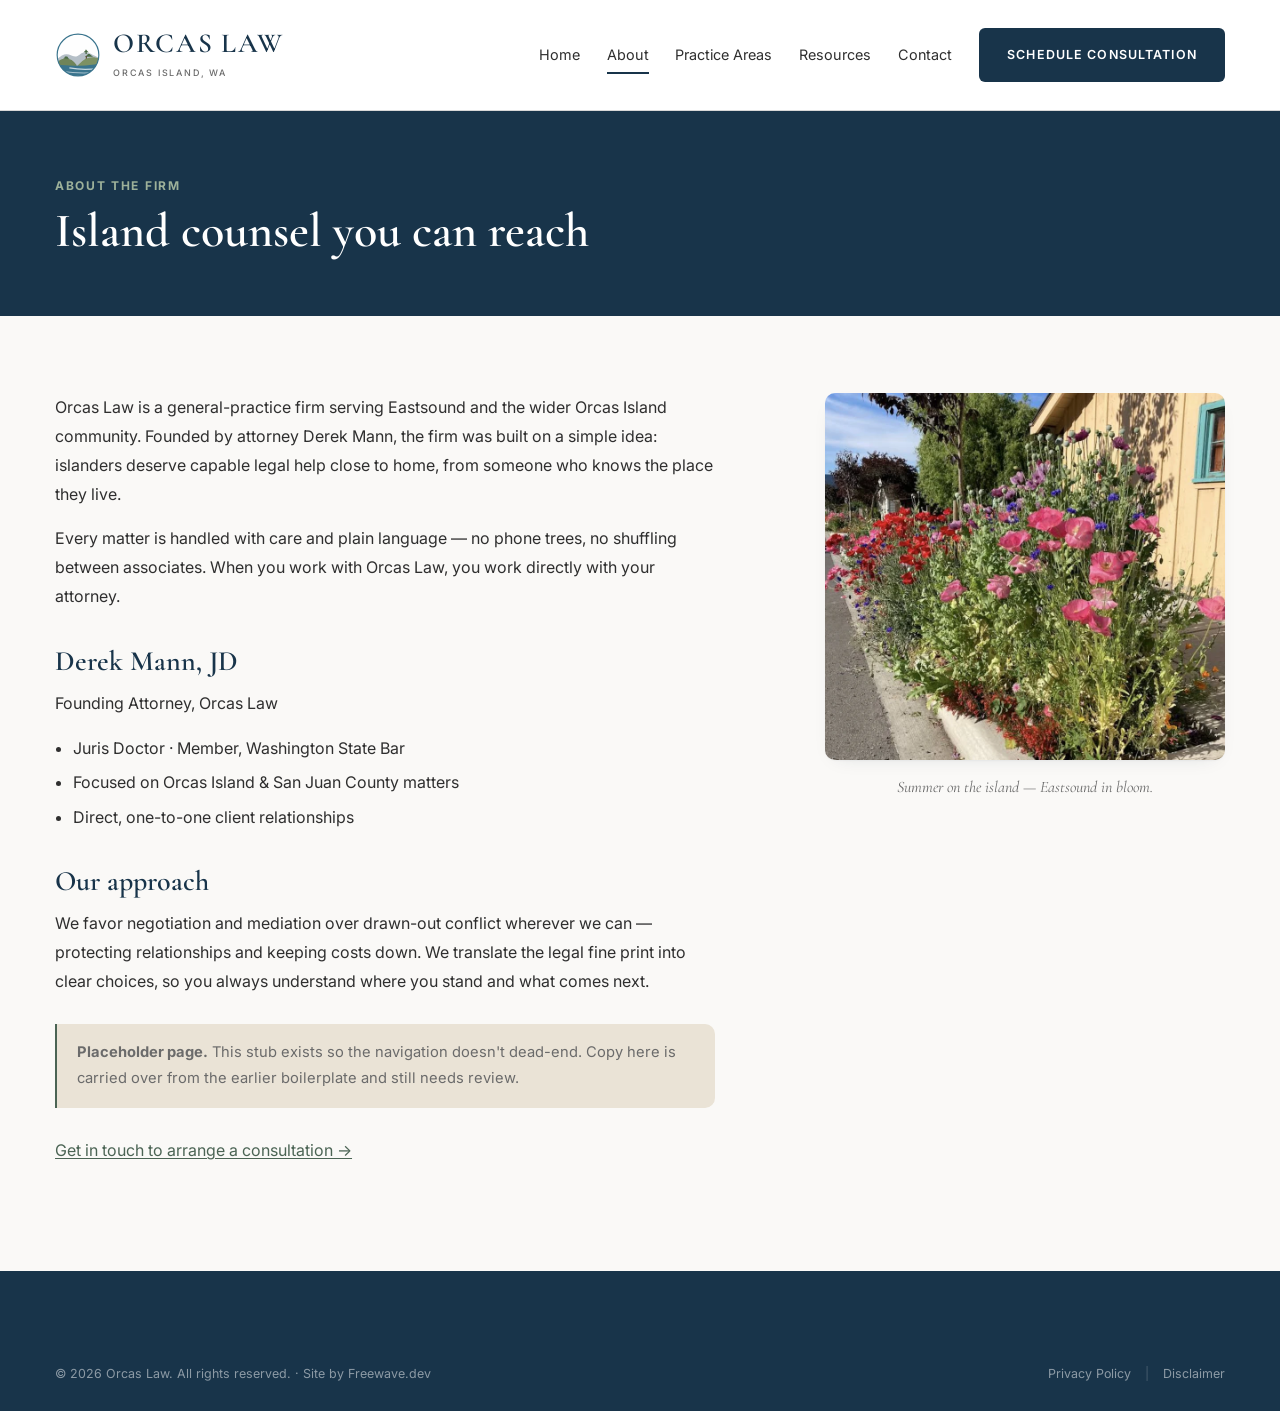
==== commit e8103614: "Real CTA band photo, and the local poppies on the About page CTA band: replaced the 300x108 salvaged" ====
--- a/about.html
+++ b/about.html
@@ -64,6 +64,7 @@
 
   <section class="page-body">
     <div class="container">
+      <div class="about-grid">
       <div class="prose">
         <p>Orcas Law is a general-practice firm serving Eastsound and the wider Orcas Island community. Founded by attorney Derek Mann, the firm was built on a simple idea: islanders deserve capable legal help close to home, from someone who knows the place they live.</p>
         <p>Every matter is handled with care and plain language — no phone trees, no shuffling between associates. When you work with Orcas Law, you work directly with your attorney.</p>
@@ -84,6 +85,12 @@
         </div>
 
         <p><a href="index.html#contact">Get in touch to arrange a consultation →</a></p>
+      </div>
+
+      <figure class="side-figure">
+        <img src="images/eastsound-poppies.webp" alt="Poppies and cornflowers in bloom along a street planting bed in Eastsound, beside a yellow clapboard building" loading="lazy" width="900" height="826">
+        <figcaption>Summer on the island — Eastsound in bloom.</figcaption>
+      </figure>
       </div>
     </div>
   </section>
--- a/styles.css
+++ b/styles.css
@@ -166,6 +166,9 @@
 .why-media{position:relative;min-height:300px;overflow:hidden}
 .why-media img{
   position:absolute;inset:0;width:100%;height:100%;object-fit:cover;
+  /* the source is a tall portrait but this slot is landscape — bias up so the
+     face stays in frame instead of being cropped off the top */
+  object-position:50% 46%;
   transition:transform .7s var(--ease);   /* brief: slight image zoom on hover */
 }
 .why-media:hover img{transform:scale(1.04)}
@@ -200,7 +203,9 @@
 /* ---------- cta ---------- */
 .cta{position:relative;background:var(--navy);overflow:hidden;isolation:isolate}
 .cta-media{position:absolute;inset:0;z-index:0}
-.cta-media img{width:100%;height:100%;object-fit:cover}
+/* this band is a ~10:1 letterbox, so only a thin slice of the photo shows —
+   bias down to the islet and waterline rather than empty sky */
+.cta-media img{width:100%;height:100%;object-fit:cover;object-position:50% 57%}
 .cta-media::after{
   content:'';position:absolute;inset:0;
   background:linear-gradient(90deg,rgba(24,52,74,.9) 0%,rgba(24,52,74,.74) 45%,rgba(24,52,74,.56) 100%);
@@ -254,6 +259,14 @@
 .page-head .eyebrow{color:#9db19a}
 .page-body{padding:clamp(56px,6vw,88px) 0 clamp(64px,7vw,104px);background:var(--offwhite)}
 .prose{max-width:660px}
+/* stub pages: prose left, a supporting island photo alongside */
+.about-grid{display:grid;grid-template-columns:minmax(0,1fr) 400px;gap:clamp(32px,4vw,64px);align-items:start}
+.side-figure{position:sticky;top:calc(clamp(76px,8.6vw,124px) + 28px)}
+.side-figure img{width:100%;height:auto;border-radius:var(--r-card);box-shadow:var(--shadow-card)}
+.side-figure figcaption{
+  font-family:var(--serif);font-style:italic;font-size:1rem;color:var(--muted);
+  margin-top:.8rem;text-align:center;
+}
 .prose h2{font-size:1.75rem;margin:2.2rem 0 .7rem}
 .prose h2:first-child{margin-top:0}
 .prose p{margin-bottom:1rem;font-size:1rem;line-height:1.8}
@@ -270,6 +283,9 @@
 @media(max-width:980px){
   .grid-4{grid-template-columns:repeat(2,1fr)}
   .why-body{padding:56px 28px}
+  /* stacked: unstick the figure so it doesn't float oddly against the prose */
+  .about-grid{grid-template-columns:1fr;gap:40px}
+  .side-figure{position:static;max-width:480px}
 }
 @media(max-width:900px){
   .nav-links{
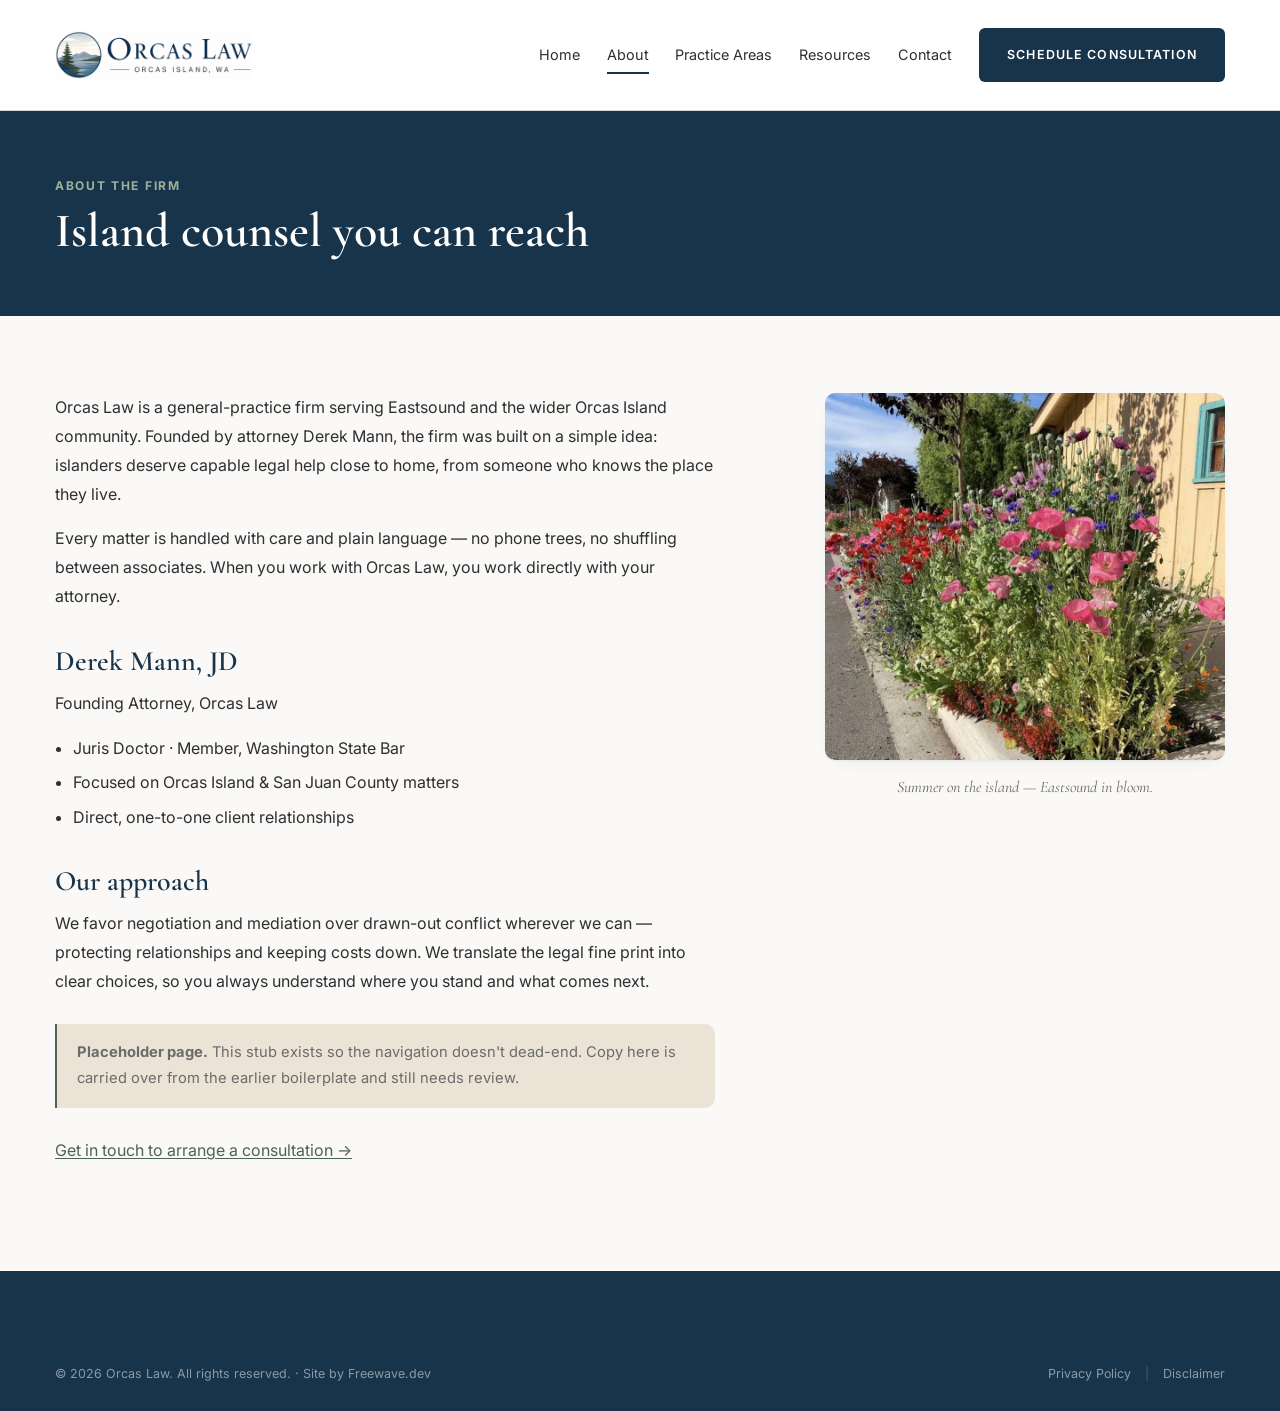
==== commit 40c44475: "Real logo lockup, and rename all media for the client's portal Logo: the supplied Logo.png replaces " ====
--- a/about.html
+++ b/about.html
@@ -6,7 +6,8 @@
 <title>About — Orcas Law | Orcas Island, WA</title>
 <meta name="description" content="Orcas Law is a general-practice firm serving Eastsound and the wider Orcas Island community, founded by attorney Derek Mann.">
 <meta name="robots" content="noindex">
-<link rel="icon" href="/favicon.svg" type="image/svg+xml">
+<link rel="icon" href="/favicon.png" type="image/png">
+<link rel="apple-touch-icon" href="/favicon.png">
 <link rel="preconnect" href="https://fonts.googleapis.com">
 <link rel="preconnect" href="https://fonts.gstatic.com" crossorigin>
 <link href="https://fonts.googleapis.com/css2?family=Cormorant+Garamond:ital,wght@0,500;0,600;1,500;1,600&family=Inter:wght@400;500;600;700&display=swap" rel="stylesheet">
@@ -19,26 +20,7 @@
 <header class="site-header">
   <div class="container nav">
     <a class="brand" href="/" aria-label="Orcas Law — home">
-      <svg class="mark" viewBox="0 0 64 64" aria-hidden="true">
-        <defs><clipPath id="oc"><circle cx="32" cy="32" r="29"/></clipPath></defs>
-        <circle cx="32" cy="32" r="29" fill="#fefefe"/>
-        <g clip-path="url(#oc)">
-          <path d="M0 40c6-5 11-9 16-9s7 3 12 3 8-6 14-6 12 5 22 9v26H0Z" fill="#b5bfc7"/>
-          <path d="M43 24c1.4 2 2.6 3.2 4.2 4h-3v2.6h4c1.6 1.6 3 2.8 5.4 3.9H41.6c1.8-1.1 3.2-2.3 4.4-3.9h-3.6V28h-2.6c1.5-.9 2.7-2 3.2-4Z" fill="#4a6b45"/>
-          <path d="M42.8 33.5h1.6v6h-1.6Z" fill="#5c4a33"/>
-          <path d="M34 44c5-6 12-9 18-9s10 2 12 3v10H30Z" fill="#7d9163"/>
-          <path d="M17 34c1.1 1.6 2 2.5 3.2 3.1h-2.3v2h3c1.2 1.2 2.3 2.2 4.1 3H12.9c1.4-.8 2.5-1.8 3.4-3h-2.8v-2h-2c1.1-.7 2-1.5 2.4-3.1Z" fill="#4a6b45"/>
-          <path d="M0 46c4-6 9-9 15-9s11 3 15 9v8H0Z" fill="#6f8459"/>
-          <path d="M0 45c8 1 16 2 26 2s24-1 38-3v20H0Z" fill="#3a748d"/>
-          <path d="M20 50c8 1.5 14 2 22 2s16-.6 22-1.4" stroke="#e9f1f4" stroke-width="1.6" fill="none" opacity=".8"/>
-          <path d="M10 55c10 1.4 20 2 30 2s18-.5 24-1.1" stroke="#e9f1f4" stroke-width="1.4" fill="none" opacity=".6"/>
-        </g>
-        <circle cx="32" cy="32" r="29" fill="none" stroke="#3a748d" stroke-width="1.6"/>
-      </svg>
-      <span>
-        <span class="wordmark">Orcas Law</span>
-        <span class="sub">Orcas Island, WA</span>
-      </span>
+      <img class="brand-logo" src="images/logo-orcas-law.png" alt="Orcas Law — Orcas Island, WA" width="900" height="215">
     </a>
     <button class="nav-toggle" aria-label="Menu" aria-expanded="false" aria-controls="navlinks">
       <svg viewBox="0 0 24 24" aria-hidden="true"><path d="M3 6h18M3 12h18M3 18h18" stroke-linecap="round"/></svg>
@@ -88,7 +70,7 @@
       </div>
 
       <figure class="side-figure">
-        <img src="images/eastsound-poppies.webp" alt="Poppies and cornflowers in bloom along a street planting bed in Eastsound, beside a yellow clapboard building" loading="lazy" width="900" height="826">
+        <img src="images/about-eastsound-poppies.webp" alt="Poppies and cornflowers in bloom along a street planting bed in Eastsound, beside a yellow clapboard building" loading="lazy" width="900" height="826">
         <figcaption>Summer on the island — Eastsound in bloom.</figcaption>
       </figure>
       </div>
--- a/styles.css
+++ b/styles.css
@@ -83,13 +83,9 @@
   border-bottom:1px solid var(--gray); /* brief: thin bottom border */
 }
 .nav{display:flex;align-items:center;justify-content:space-between;gap:24px;height:clamp(76px,8.6vw,124px)}
-.brand{display:flex;align-items:center;gap:.75rem;flex:none}
-.brand .mark{width:46px;height:46px;flex:none}
-.brand .wordmark{font-family:var(--serif);font-size:1.72rem;font-weight:600;color:var(--navy);letter-spacing:.06em;line-height:1;text-transform:uppercase}
-.brand .sub{
-  display:block;font-family:var(--sans);font-size:.56rem;font-weight:500;letter-spacing:.2em;
-  text-transform:uppercase;color:var(--muted);margin-top:5px;
-}
+.brand{display:flex;align-items:center;flex:none}
+/* the supplied logo is the full lockup — mark + wordmark + tagline in one file */
+.brand-logo{height:clamp(38px,3.7vw,54px);width:auto;flex:none}
 .nav-links{display:flex;align-items:center;gap:clamp(20px,2.1vw,30px)}
 .nav-links a:not(.btn){
   font-size:.9rem;font-weight:400;color:var(--charcoal);position:relative;padding:4px 0;white-space:nowrap;
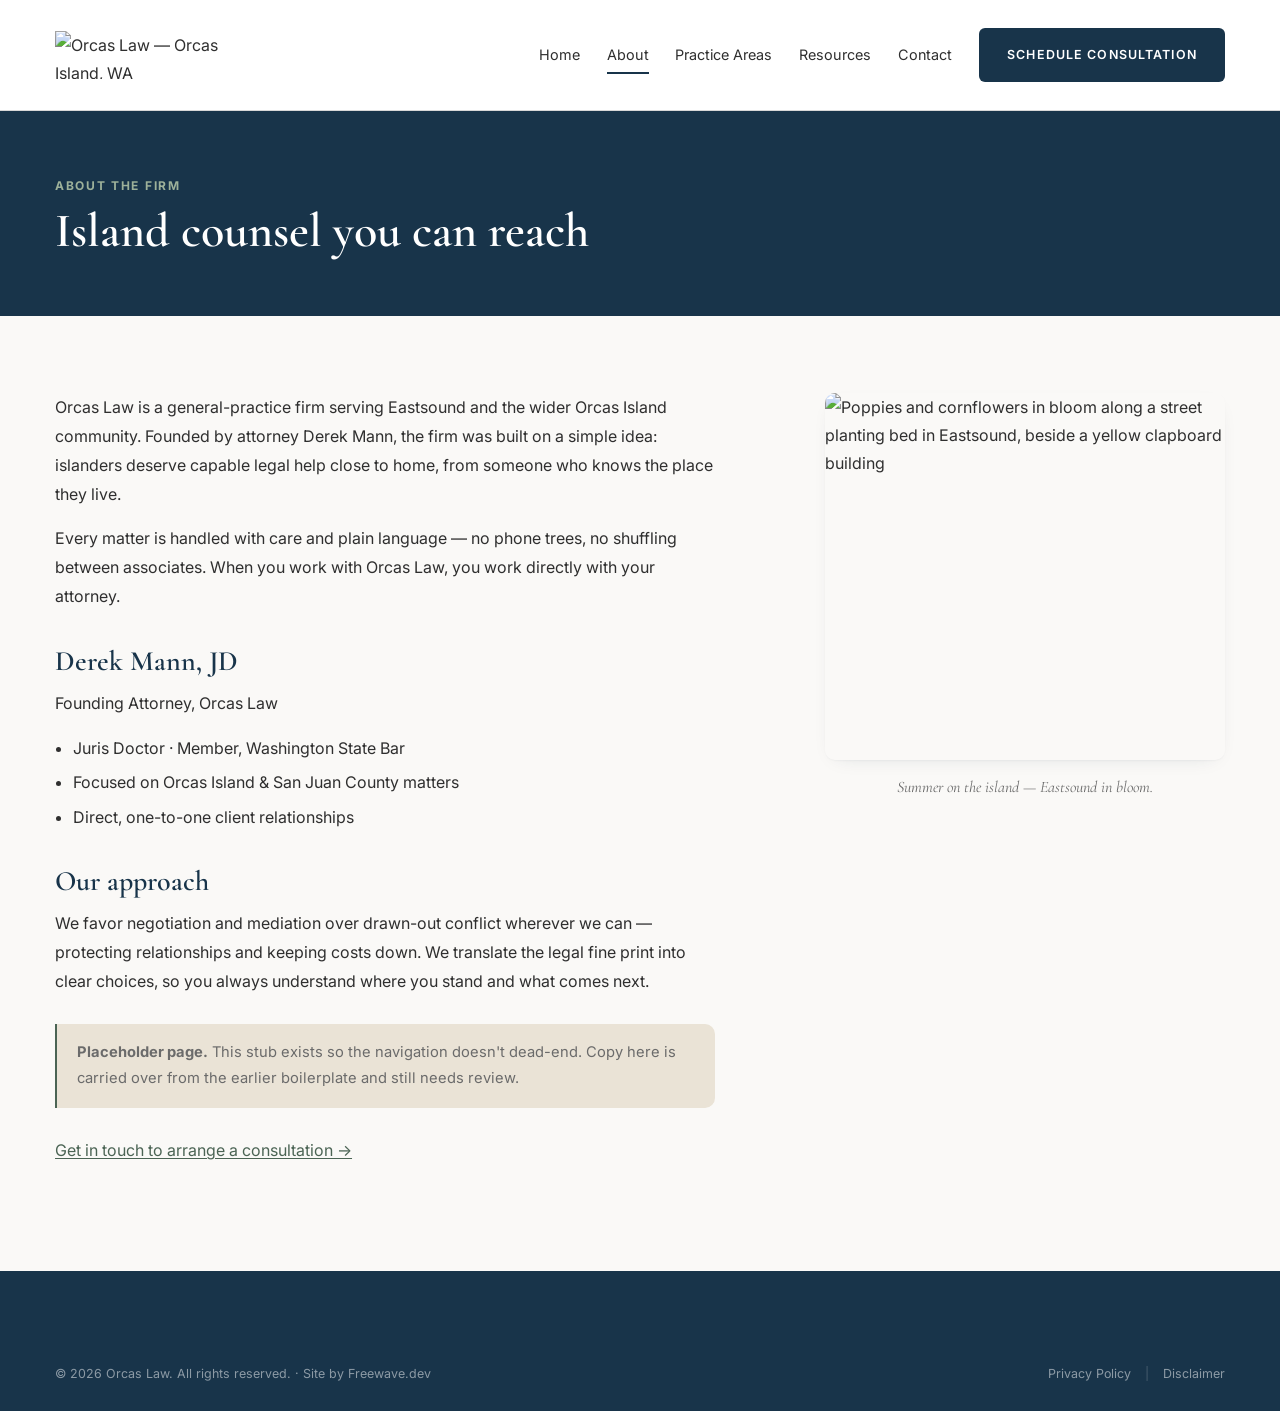
==== commit f8b9cebe: "Migrate images to R2 so they appear in the client's media library The portal's media browser lists R" ====
--- a/about.html
+++ b/about.html
@@ -20,7 +20,7 @@
 <header class="site-header">
   <div class="container nav">
     <a class="brand" href="/" aria-label="Orcas Law — home">
-      <img class="brand-logo" src="images/logo-orcas-law.png" alt="Orcas Law — Orcas Island, WA" width="900" height="215">
+      <img class="brand-logo" src="https://media.freewave.dev/l2u4k7/images/logo-orcas-law.webp" alt="Orcas Law — Orcas Island, WA" width="900" height="215">
     </a>
     <button class="nav-toggle" aria-label="Menu" aria-expanded="false" aria-controls="navlinks">
       <svg viewBox="0 0 24 24" aria-hidden="true"><path d="M3 6h18M3 12h18M3 18h18" stroke-linecap="round"/></svg>
@@ -70,7 +70,7 @@
       </div>
 
       <figure class="side-figure">
-        <img src="images/about-eastsound-poppies.webp" alt="Poppies and cornflowers in bloom along a street planting bed in Eastsound, beside a yellow clapboard building" loading="lazy" width="900" height="826">
+        <img src="https://media.freewave.dev/l2u4k7/images/about-eastsound-poppies.webp" alt="Poppies and cornflowers in bloom along a street planting bed in Eastsound, beside a yellow clapboard building" loading="lazy" width="900" height="826">
         <figcaption>Summer on the island — Eastsound in bloom.</figcaption>
       </figure>
       </div>
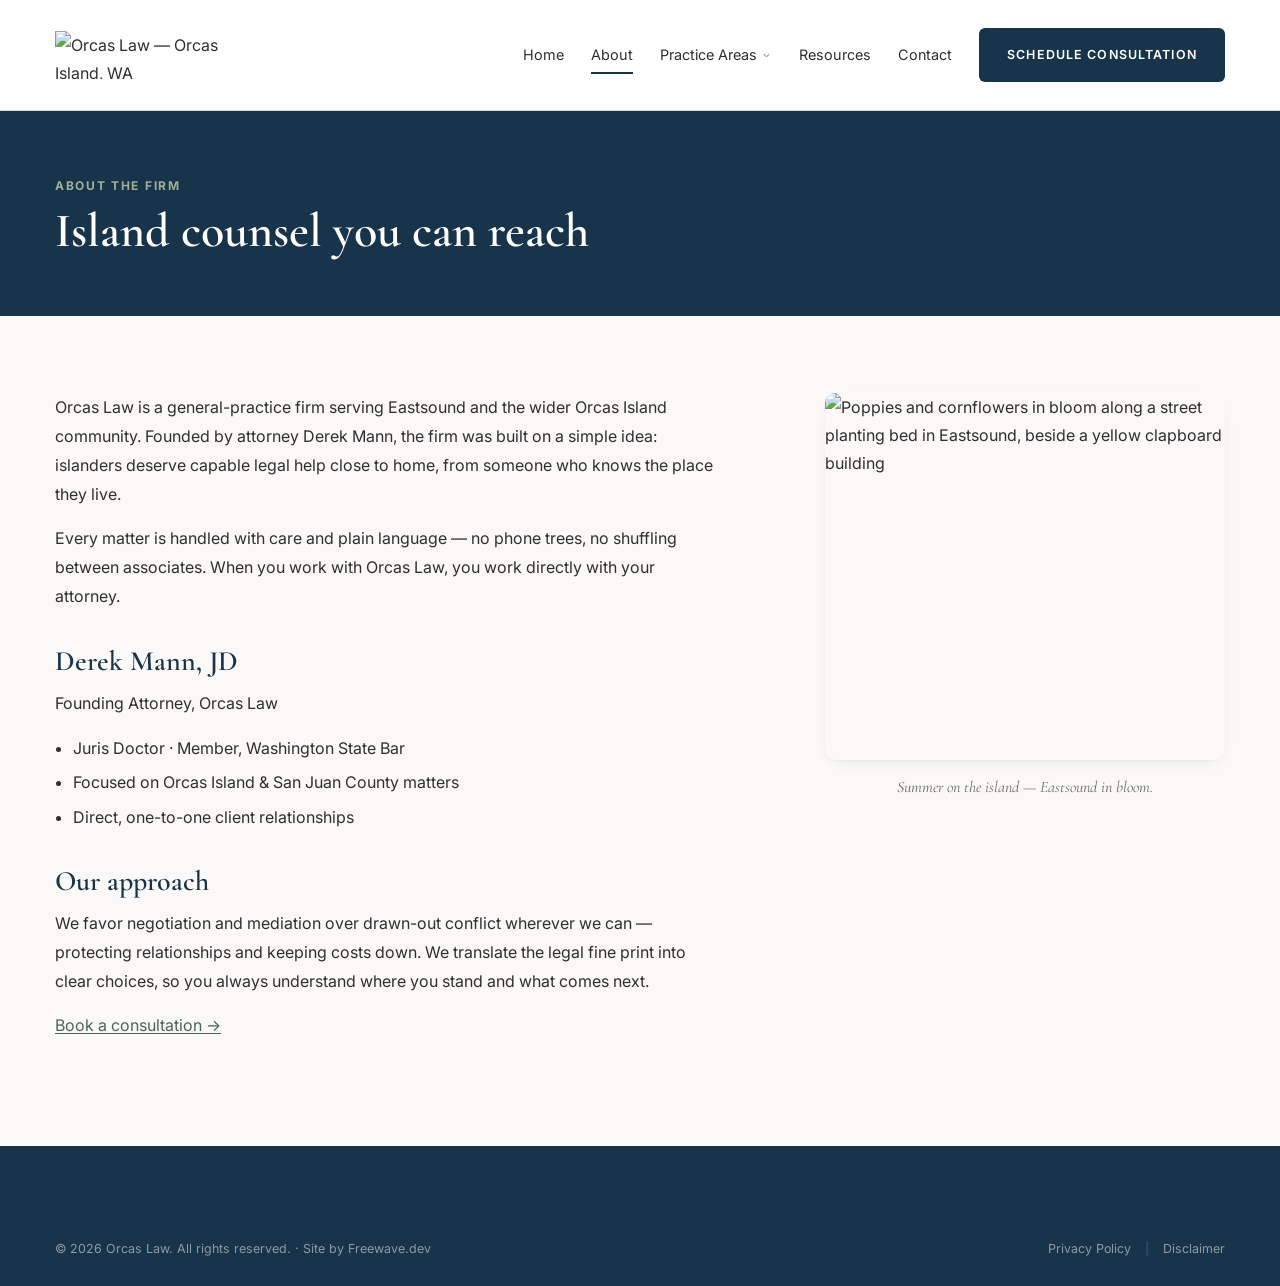
==== commit 8c9bbd0a: "Booking page, practice-area pages, contact page, real Resources content New pages: - book.html -- mo" ====
--- a/about.html
+++ b/about.html
@@ -5,7 +5,6 @@
 <meta name="viewport" content="width=device-width, initial-scale=1.0">
 <title>About — Orcas Law | Orcas Island, WA</title>
 <meta name="description" content="Orcas Law is a general-practice firm serving Eastsound and the wider Orcas Island community, founded by attorney Derek Mann.">
-<meta name="robots" content="noindex">
 <link rel="icon" href="/favicon.png" type="image/png">
 <link rel="apple-touch-icon" href="/favicon.png">
 <link rel="preconnect" href="https://fonts.googleapis.com">
@@ -28,10 +27,18 @@
     <nav class="nav-links" id="navlinks" aria-label="Primary">
       <a href="/">Home</a>
       <a href="about.html" class="active">About</a>
-      <a href="index.html#practice">Practice Areas</a>
+      <div class="has-dd">
+        <a href="/#practice" class="dd-parent" aria-haspopup="true">Practice Areas <svg class="chev" viewBox="0 0 24 24" aria-hidden="true"><path d="m6 9 6 6 6-6" stroke-linecap="round" stroke-linejoin="round"/></svg></a>
+        <div class="dd-menu">
+          <a href="real-estate.html">Real Estate</a>
+          <a href="estate-planning.html">Estate Planning</a>
+          <a href="business-law.html">Business Law</a>
+          <a href="civil-litigation.html">Civil Litigation</a>
+        </div>
+      </div>
       <a href="resources.html">Resources</a>
-      <a href="index.html#contact">Contact</a>
-      <a href="index.html#contact" class="btn btn-navy">Schedule Consultation</a>
+      <a href="contact.html">Contact</a>
+      <a href="book.html" class="btn btn-navy">Schedule Consultation</a>
     </nav>
   </div>
 </header>
@@ -62,11 +69,7 @@
         <h2>Our approach</h2>
         <p>We favor negotiation and mediation over drawn-out conflict wherever we can — protecting relationships and keeping costs down. We translate the legal fine print into clear choices, so you always understand where you stand and what comes next.</p>
 
-        <div class="note">
-          <strong>Placeholder page.</strong> This stub exists so the navigation doesn't dead-end. Copy here is carried over from the earlier boilerplate and still needs review.
-        </div>
-
-        <p><a href="index.html#contact">Get in touch to arrange a consultation →</a></p>
+        <p><a href="book.html">Book a consultation →</a></p>
       </div>
 
       <figure class="side-figure">
--- a/styles.css
+++ b/styles.css
@@ -23,6 +23,8 @@
 }
 
 *{margin:0;padding:0;box-sizing:border-box}
+/* author display values (grid/flex) must not defeat the hidden attribute */
+[hidden]{display:none!important}
 html{-webkit-text-size-adjust:100%;scroll-behavior:smooth}
 /* keep the sticky header from covering a section when an anchor link lands on it */
 section[id]{scroll-margin-top:clamp(76px,8.6vw,124px)}
@@ -325,3 +327,97 @@
   .reveal{opacity:1;transform:none}
   .why-media:hover img{transform:none}
 }
+
+/* ---------- nav dropdown (brief: "simple dropdown menus") ---------- */
+.has-dd{position:relative;display:inline-flex;align-items:center;align-self:stretch}
+.has-dd .chev{transition:transform .25s var(--ease)}
+.has-dd:hover .chev,.has-dd:focus-within .chev{transform:rotate(180deg)}
+.nav-links .dd-menu{
+  position:absolute;top:100%;left:50%;transform:translate(-50%,8px);
+  min-width:212px;background:#fff;border:1px solid var(--gray);border-radius:8px;
+  box-shadow:0 18px 40px -18px rgba(24,52,74,.28);padding:8px;
+  opacity:0;visibility:hidden;z-index:70;
+  transition:opacity .2s var(--ease),transform .2s var(--ease),visibility .2s;
+}
+.has-dd:hover .dd-menu,.has-dd:focus-within .dd-menu{opacity:1;visibility:visible;transform:translate(-50%,0)}
+.nav-links .dd-menu a{display:block;padding:.55rem .9rem;border-radius:5px;font-size:.9rem;white-space:nowrap}
+.nav-links .dd-menu a::after{display:none}
+.nav-links .dd-menu a:hover{background:var(--sand);color:var(--navy)}
+
+/* ---------- subpage two-column layout (booking / contact / practice) ---------- */
+.detail-grid{display:grid;grid-template-columns:minmax(0,1fr) minmax(300px,380px);gap:clamp(32px,4vw,64px);align-items:start}
+.side-card{background:var(--sand);border-radius:var(--r-card);padding:28px;box-shadow:var(--shadow-card)}
+.side-card h3{font-size:1.4rem;margin-bottom:.6rem}
+.side-card>p{font-size:.93rem;margin-bottom:1.1rem}
+.side-card .btn{width:100%;margin-bottom:1.1rem}
+.side-facts{list-style:none;display:grid;gap:.55rem;border-top:1px solid var(--sand-deep);padding-top:1rem}
+.side-facts li{font-size:.92rem;color:var(--charcoal)}
+.side-facts a:hover{color:var(--forest)}
+.xlinks{font-size:.9rem;color:var(--muted)}
+.xlinks a{color:var(--forest);text-decoration:underline;text-underline-offset:2px}
+.xlinks a:hover{color:var(--navy)}
+
+/* numbered steps */
+.steps{list-style:none;counter-reset:step;display:grid;gap:1.1rem;margin:0 0 1.2rem}
+.steps li{position:relative;padding-left:3.1rem;font-size:.97rem;line-height:1.7}
+.steps li::before{
+  counter-increment:step;content:counter(step);
+  position:absolute;left:0;top:.05em;width:34px;height:34px;
+  border:1.5px solid var(--forest);border-radius:50%;
+  display:flex;align-items:center;justify-content:center;
+  font-family:var(--serif);font-size:1.05rem;color:var(--forest);
+}
+.steps li strong{color:var(--navy)}
+
+/* ---------- forms ---------- */
+.form-card{background:#fff;border:1px solid var(--gray);border-radius:var(--r-card);padding:clamp(24px,3vw,40px);box-shadow:var(--shadow-card)}
+.form-grid{display:grid;gap:18px}
+.two-col{display:grid;grid-template-columns:1fr 1fr;gap:18px}
+.field label{display:block;font-size:.78rem;font-weight:600;letter-spacing:.04em;text-transform:uppercase;color:var(--navy);margin-bottom:.45rem}
+.field input,.field select,.field textarea{
+  width:100%;padding:.75rem .9rem;border:1px solid var(--gray);border-radius:var(--r-btn);
+  background:#fff;font:inherit;font-size:.95rem;color:var(--charcoal);
+  transition:border-color 200ms var(--ease);
+}
+.field input:focus,.field select:focus,.field textarea:focus{outline:none;border-color:var(--navy)}
+.field textarea{min-height:110px;resize:vertical}
+.slots{display:flex;flex-wrap:wrap;gap:10px}
+.slots label{position:relative;cursor:pointer}
+.slots input{position:absolute;opacity:0;pointer-events:none}
+.slots span{
+  display:inline-block;padding:.55rem 1rem;border:1px solid var(--gray);border-radius:var(--r-btn);
+  font-size:.9rem;background:#fff;transition:background 200ms,color 200ms,border-color 200ms;
+}
+.slots input:checked+span{background:var(--navy);color:#fff;border-color:var(--navy)}
+.slots input:focus-visible+span{outline:2px solid var(--forest);outline-offset:2px}
+.fine{font-size:.82rem;color:var(--muted);line-height:1.6}
+
+/* booking confirmation */
+.confirm{max-width:640px;margin:0 auto;text-align:center}
+.confirm .ok{
+  width:64px;height:64px;margin:0 auto 1.2rem;border:2px solid var(--forest);border-radius:50%;
+  display:flex;align-items:center;justify-content:center;color:var(--forest);
+}
+.confirm .ok svg{width:30px;height:30px;stroke:currentColor;fill:none;stroke-width:2.2;stroke-linecap:round;stroke-linejoin:round}
+.confirm h2{font-size:2.1rem}
+.confirm>p{margin-top:.8rem}
+.confirm dl{margin:1.6rem auto;display:grid;gap:.6rem;max-width:400px}
+.confirm dl div{display:flex;justify-content:space-between;gap:16px;border-bottom:1px solid var(--gray);padding-bottom:.55rem}
+.confirm dt{font-size:.78rem;font-weight:600;letter-spacing:.05em;text-transform:uppercase;color:var(--navy);white-space:nowrap}
+.confirm dd{font-size:.95rem;color:var(--charcoal);text-align:right}
+
+@media(max-width:980px){
+  .detail-grid{grid-template-columns:1fr}
+  .side-card{max-width:520px}
+}
+@media(max-width:900px){
+  .has-dd{display:block;align-self:auto;position:static}
+  .nav-links .dd-menu{
+    position:static;opacity:1;visibility:visible;transform:none;
+    border:0;box-shadow:none;background:transparent;padding:2px 0 6px;min-width:0;
+  }
+  .nav-links .dd-menu a{padding:9px 0 9px 16px;font-size:.88rem;color:var(--muted);border-bottom:0}
+}
+@media(max-width:680px){
+  .two-col{grid-template-columns:1fr}
+}
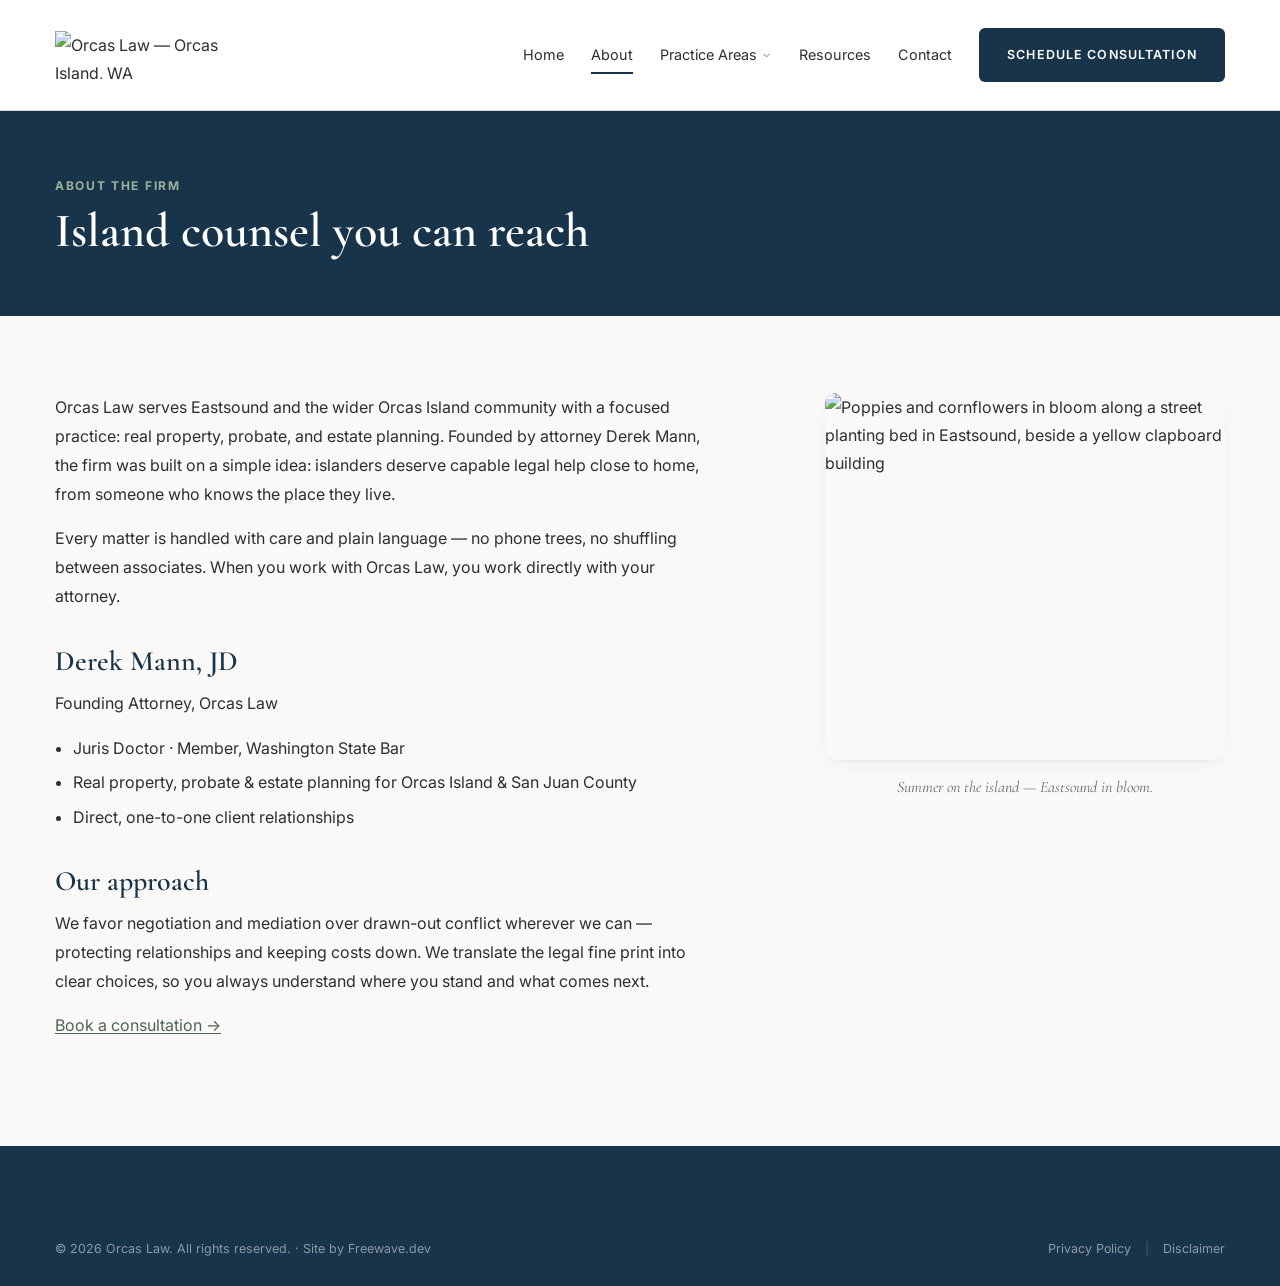
==== commit 0f522075: "Narrow practice scope to real property, probate, and estate planning Per the client: the firm specia" ====
--- a/about.html
+++ b/about.html
@@ -4,7 +4,7 @@
 <meta charset="UTF-8">
 <meta name="viewport" content="width=device-width, initial-scale=1.0">
 <title>About — Orcas Law | Orcas Island, WA</title>
-<meta name="description" content="Orcas Law is a general-practice firm serving Eastsound and the wider Orcas Island community, founded by attorney Derek Mann.">
+<meta name="description" content="Orcas Law serves Eastsound and the wider Orcas Island community, specializing in real property, probate, and estate planning. Founded by attorney Derek Mann.">
 <link rel="icon" href="/favicon.png" type="image/png">
 <link rel="apple-touch-icon" href="/favicon.png">
 <link rel="preconnect" href="https://fonts.googleapis.com">
@@ -30,10 +30,9 @@
       <div class="has-dd">
         <a href="/#practice" class="dd-parent" aria-haspopup="true">Practice Areas <svg class="chev" viewBox="0 0 24 24" aria-hidden="true"><path d="m6 9 6 6 6-6" stroke-linecap="round" stroke-linejoin="round"/></svg></a>
         <div class="dd-menu">
-          <a href="real-estate.html">Real Estate</a>
+          <a href="real-property.html">Real Property</a>
+          <a href="probate.html">Probate</a>
           <a href="estate-planning.html">Estate Planning</a>
-          <a href="business-law.html">Business Law</a>
-          <a href="civil-litigation.html">Civil Litigation</a>
         </div>
       </div>
       <a href="resources.html">Resources</a>
@@ -55,14 +54,14 @@
     <div class="container">
       <div class="about-grid">
       <div class="prose">
-        <p>Orcas Law is a general-practice firm serving Eastsound and the wider Orcas Island community. Founded by attorney Derek Mann, the firm was built on a simple idea: islanders deserve capable legal help close to home, from someone who knows the place they live.</p>
+        <p>Orcas Law serves Eastsound and the wider Orcas Island community with a focused practice: real property, probate, and estate planning. Founded by attorney Derek Mann, the firm was built on a simple idea: islanders deserve capable legal help close to home, from someone who knows the place they live.</p>
         <p>Every matter is handled with care and plain language — no phone trees, no shuffling between associates. When you work with Orcas Law, you work directly with your attorney.</p>
 
         <h2>Derek Mann, JD</h2>
         <p>Founding Attorney, Orcas Law</p>
         <ul>
           <li>Juris Doctor · Member, Washington State Bar</li>
-          <li>Focused on Orcas Island &amp; San Juan County matters</li>
+          <li>Real property, probate &amp; estate planning for Orcas Island &amp; San Juan County</li>
           <li>Direct, one-to-one client relationships</li>
         </ul>
 
--- a/styles.css
+++ b/styles.css
@@ -59,9 +59,8 @@
 .reveal{opacity:0;transform:translateY(18px);transition:opacity .7s var(--ease),transform .7s var(--ease)}
 .reveal.in{opacity:1;transform:none}
 /* gentle stagger across a row */
-.grid-4 .p-card:nth-child(2),.grid-3 .t-card:nth-child(2){transition-delay:.08s}
-.grid-4 .p-card:nth-child(3),.grid-3 .t-card:nth-child(3){transition-delay:.16s}
-.grid-4 .p-card:nth-child(4){transition-delay:.24s}
+.p-grid .p-card:nth-child(2),.grid-3 .t-card:nth-child(2){transition-delay:.08s}
+.p-grid .p-card:nth-child(3),.grid-3 .t-card:nth-child(3){transition-delay:.16s}
 
 /* ---------- buttons ---------- */
 .btn{
@@ -133,7 +132,7 @@
 .practice{padding:clamp(64px,8vw,120px) 0;background:var(--offwhite)}
 .section-head{margin-bottom:clamp(34px,3.6vw,52px)}
 .section-head h2{font-size:clamp(1.85rem,3.1vw,2.8rem);margin-top:.5rem}
-.grid-4{display:grid;grid-template-columns:repeat(4,1fr);gap:clamp(18px,1.8vw,26px)}
+.p-grid{display:grid;grid-template-columns:repeat(3,1fr);gap:clamp(18px,1.8vw,26px);max-width:1080px;margin-inline:auto}
 .p-card{
   background:var(--sand);border:0;border-radius:var(--r-card);
   box-shadow:var(--shadow-card);
@@ -279,7 +278,7 @@
 
 /* ---------- responsive ---------- */
 @media(max-width:980px){
-  .grid-4{grid-template-columns:repeat(2,1fr)}
+  .p-grid{grid-template-columns:1fr;max-width:460px}
   .why-body{padding:56px 28px}
   /* stacked: unstick the figure so it doesn't float oddly against the prose */
   .about-grid{grid-template-columns:1fr;gap:40px}
@@ -308,7 +307,7 @@
 @media(max-width:680px){
   .hero-inner{padding:52px 0 56px}
   .hero h1{font-size:2.15rem}
-  .grid-4{grid-template-columns:1fr;max-width:420px}
+  .p-grid{max-width:420px}
   .why-points{grid-template-columns:1fr;gap:22px;text-align:left}
   .why-point{display:flex;align-items:center;gap:14px;text-align:left}
   .why-point .circ{margin:0}
